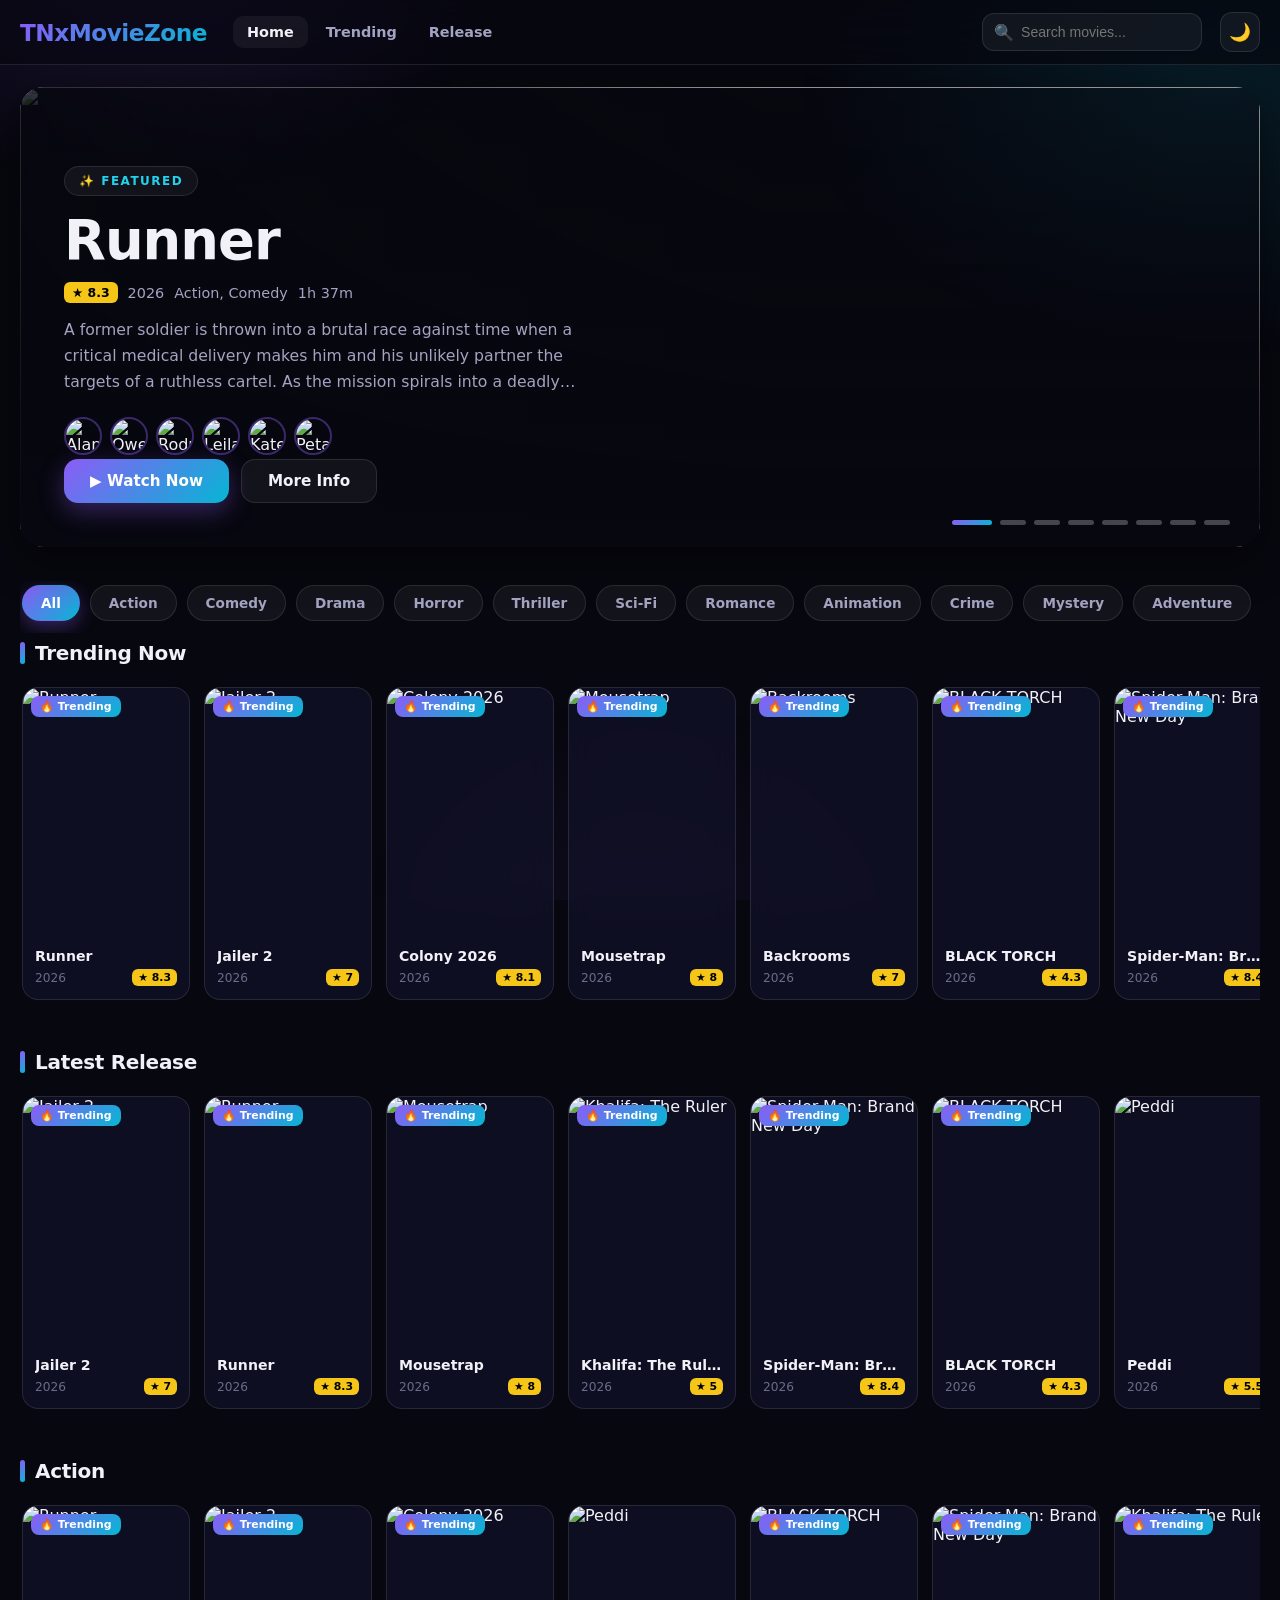
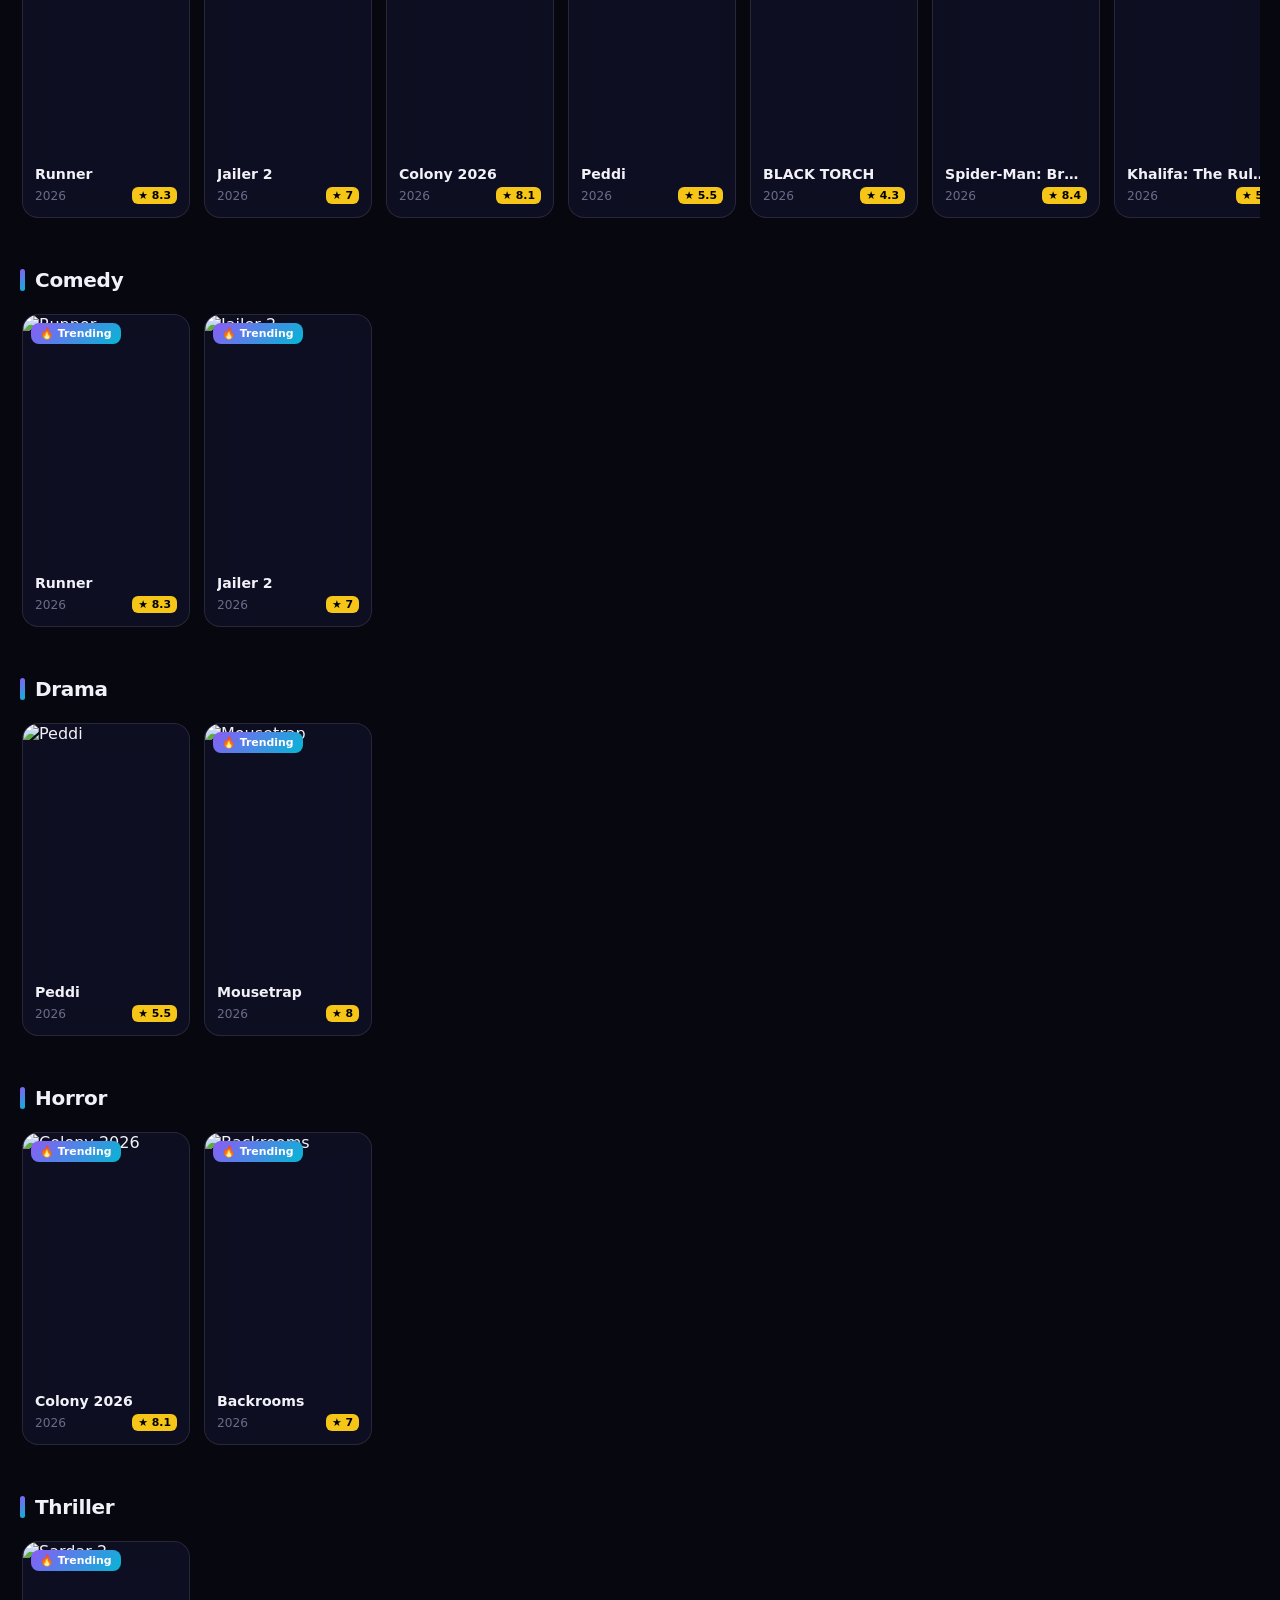
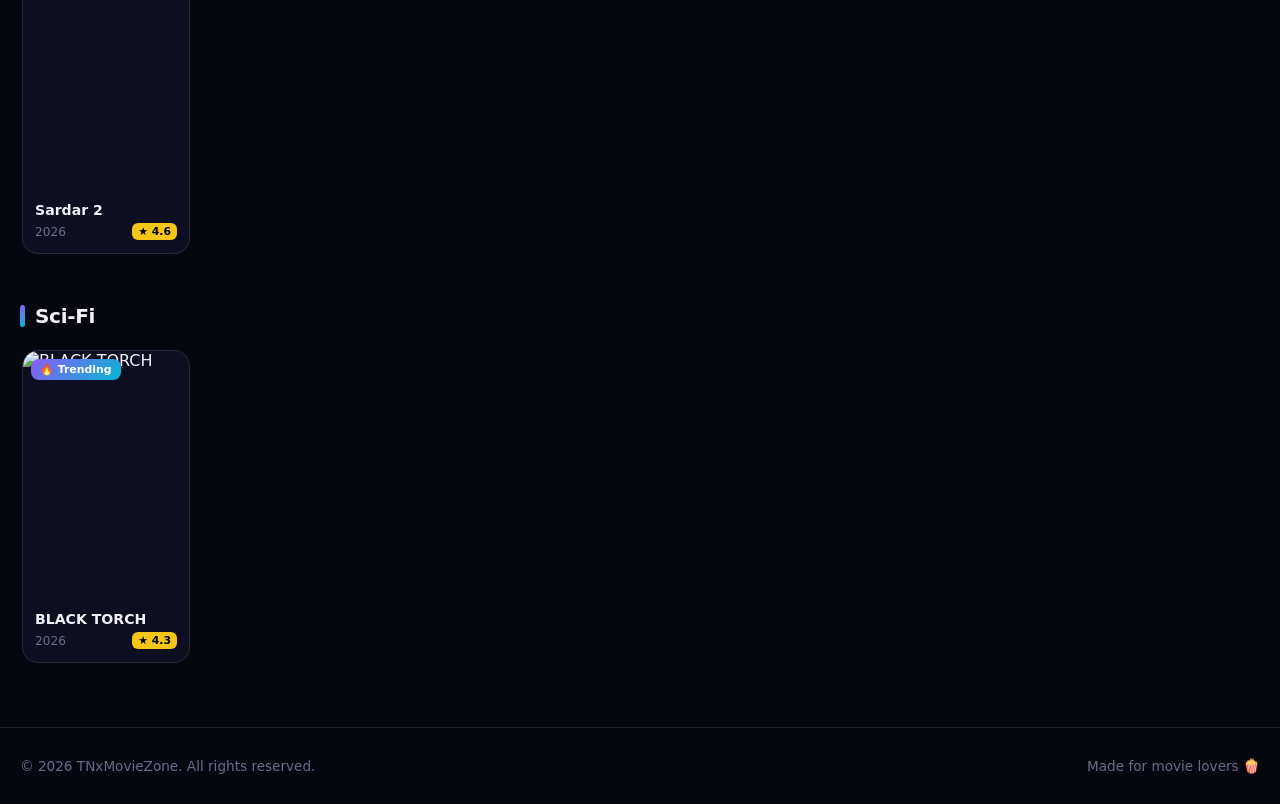
==== index.html @ b46be85b "Enter key full-screen search grid" ====
<!DOCTYPE html>
<html lang="en" data-theme="dark">
<head>
<meta charset="UTF-8">
<meta name="viewport" content="width=device-width, initial-scale=1.0">
<title>TNxMovieZone — Watch Movies & Shows</title>
<meta name="description" content="TNxMovieZone — stream movies and shows in HD.">
<link rel="stylesheet" href="css/style.css?v=2">
<link rel="icon" href="logo/logo.png" type="image/png">
</head>
<body>

<header class="header">
  <div class="wrap header-inner">
    <a href="index.html" class="logo" id="siteLogo">TNxMovieZone</a>
    <nav class="nav">
      <a href="index.html" class="active">Home</a>
      <a href="index.html#trending">Trending</a>
      <a href="index.html#latest">Release</a>
    </nav>
    <div class="header-search">
      <span class="icon">🔍</span>
      <input type="text" id="searchInput" placeholder="Search movies..." autocomplete="off">
      <div class="search-results" id="searchResults"></div>
    </div>
    <button class="icon-btn" id="themeToggle" title="Toggle theme">🌙</button>
  </div>
</header>

<div class="notice-modal-bg" id="noticeModal" style="display:none;">
  <div class="notice-modal">
    <button class="notice-close" id="noticeClose" aria-label="Close">✕</button>
    <div class="notice-modal-icon">📢</div>
    <h3>Announcement</h3>
    <p id="noticeText"></p>
  </div>
</div>

<main class="wrap">

<div id="adsBodySlot" style="margin:14px 0;"></div>
  <!-- Hero billboard -->
  <section class="hero" id="hero">
    <div class="hero-bg"><img id="heroBg" src="" alt=""></div>
    <div class="hero-shade"></div>
    <div class="hero-content">
      <span class="hero-badge" id="heroBadge">✨ Featured</span>
      <h1 class="hero-title" id="heroTitle">Loading...</h1>
      <div class="hero-meta" id="heroMeta"></div>
      <p class="hero-desc" id="heroDesc"></p>
      <div class="hero-cast" id="heroCast"></div>
      <div class="hero-actions">
        <a class="btn btn-grad" id="heroWatch" href="#">▶ Watch Now</a>
        <a class="btn btn-ghost" id="heroInfo" href="#">More Info</a>
      </div>
    </div>
    <div class="hero-dots" id="heroDots"></div>
  </section>

  <!-- Category filter chips -->
  <div class="chips" id="catChips"></div>

  <!-- Full-screen search results -->
  <section class="row-sec" id="searchSec" style="display:none;">
    <div class="row-head">
      <h2 class="row-title">🔍 Search Results <span id="searchCount" style="font-size:.8rem;color:var(--text-faint);"></span></h2>
      <button type="button" class="btn btn-ghost btn-sm" id="searchClose">✕ Clear</button>
    </div>
    <div class="search-grid" id="searchGrid"></div>
  </section>

  <!-- Trending row -->
  <section class="row-sec" id="trending">
    <div class="row-head">
      <h2 class="row-title">Trending Now</h2>
    </div>
    <div class="poster-row" id="trendingRow"></div>
  </section>

  <!-- Latest row -->
  <section class="row-sec" id="latest">
    <div class="row-head">
      <h2 class="row-title">Latest Release</h2>
    </div>
    <div class="poster-row" id="latestRow"></div>
  </section>

  <!-- Category rows injected here -->
  <div id="catRows"></div>
</main>

<footer class="footer">
  <div class="wrap footer-inner">
    <span>© <span id="year"></span> <span id="footName">TNxMovieZone</span>. All rights reserved.</span>
    <span>Made for movie lovers 🍿</span>
  </div>
</footer>

<script src="js/app.js?v=2"></script>
</body>
</html>
---- css/style.css ----
/* ============================================================
   VIOLETFLEX — Premium dark streaming theme
   Electric purple #8b5cf6 + cyan #06b6d4 gradient accents
   Glassmorphism cards, smooth animations
   ============================================================ */

:root {
  --bg-0: #07070f;
  --bg-1: #0c0c1a;
  --bg-2: #12122a;
  --purple: #8b5cf6;
  --purple-soft: #a78bfa;
  --cyan: #06b6d4;
  --cyan-soft: #22d3ee;
  --grad: linear-gradient(135deg, #8b5cf6 0%, #06b6d4 100%);
  --grad-soft: linear-gradient(135deg, rgba(139,92,246,.25) 0%, rgba(6,182,212,.25) 100%);
  --text: #f1f1f7;
  --text-dim: #a3a3c2;
  --text-faint: #6b6b8a;
  --glass: rgba(255,255,255,.05);
  --glass-border: rgba(255,255,255,.10);
  --card: rgba(18,18,42,.72);
  --danger: #f43f5e;
  --success: #10b981;
  --warn: #f59e0b;
  --radius: 16px;
  --shadow: 0 12px 40px rgba(0,0,0,.55);
  --transition: .28s cubic-bezier(.4,0,.2,1);
}

[data-theme="light"] {
  --bg-0: #f4f4fa;
  --bg-1: #ffffff;
  --bg-2: #eceaf7;
  --text: #17172b;
  --text-dim: #55557a;
  --text-faint: #9a9ab5;
  --glass: rgba(255,255,255,.65);
  --glass-border: rgba(20,20,60,.10);
  --card: rgba(255,255,255,.85);
  --shadow: 0 12px 40px rgba(80,70,160,.14);
}

* { margin: 0; padding: 0; box-sizing: border-box; }

html { scroll-behavior: smooth; }

body {
  font-family: 'Inter', 'Segoe UI', system-ui, -apple-system, sans-serif;
  background: var(--bg-0);
  color: var(--text);
  min-height: 100vh;
  transition: background var(--transition), color var(--transition);
  overflow-x: hidden;
}

/* Ambient background glow */
body::before {
  content: '';
  position: fixed;
  inset: 0;
  pointer-events: none;
  z-index: 0;
  background:
    radial-gradient(600px 400px at 12% -5%, rgba(139,92,246,.16), transparent 60%),
    radial-gradient(700px 450px at 95% 10%, rgba(6,182,212,.12), transparent 60%),
    radial-gradient(500px 500px at 50% 110%, rgba(139,92,246,.08), transparent 60%);
}

[data-theme="light"] body::before { opacity: .5; }

a { color: inherit; text-decoration: none; }
button { font-family: inherit; cursor: pointer; }
img { display: block; max-width: 100%; }

.wrap { max-width: 1320px; margin: 0 auto; padding: 0 20px; position: relative; z-index: 1; }

/* ---------- Header ---------- */
.header {
  position: sticky;
  top: 0;
  z-index: 50;
  backdrop-filter: blur(18px) saturate(160%);
  -webkit-backdrop-filter: blur(18px) saturate(160%);
  background: color-mix(in srgb, var(--bg-0) 72%, transparent);
  border-bottom: 1px solid var(--glass-border);
}
.header-inner {
  display: flex;
  align-items: center;
  gap: 18px;
  height: 64px;
}
.logo {
  font-size: 1.45rem;
  font-weight: 800;
  letter-spacing: -.5px;
  background: var(--grad);
  -webkit-background-clip: text;
  background-clip: text;
  color: transparent;
  white-space: nowrap;
}
.logo img { height: 34px; width: auto; }
.nav { display: flex; gap: 4px; margin-left: 8px; }
.nav a {
  padding: 8px 14px;
  border-radius: 10px;
  font-size: .9rem;
  font-weight: 600;
  color: var(--text-dim);
  transition: var(--transition);
}
.nav a:hover, .nav a.active { color: var(--text); background: var(--glass); }
.header-search { margin-left: auto; position: relative; }
.header-search input {
  width: 220px;
  padding: 10px 14px 10px 38px;
  border-radius: 12px;
  border: 1px solid var(--glass-border);
  background: var(--glass);
  color: var(--text);
  font-size: .88rem;
  outline: none;
  transition: var(--transition);
}
.header-search input:focus { border-color: var(--purple); box-shadow: 0 0 0 3px rgba(139,92,246,.18); width: 280px; }
.header-search .icon { position: absolute; left: 12px; top: 50%; transform: translateY(-50%); opacity: .55; }
.icon-btn {
  width: 40px; height: 40px;
  border-radius: 12px;
  border: 1px solid var(--glass-border);
  background: var(--glass);
  color: var(--text);
  font-size: 1.1rem;
  display: grid; place-items: center;
  transition: var(--transition);
}
.icon-btn:hover { border-color: var(--purple); transform: translateY(-1px); }

/* ---------- Buttons ---------- */
.btn {
  display: inline-flex; align-items: center; justify-content: center; gap: 8px;
  padding: 12px 26px;
  border: none; border-radius: 14px;
  font-size: .95rem; font-weight: 700;
  transition: var(--transition);
}
.btn-grad { background: var(--grad); color: #fff; box-shadow: 0 8px 24px rgba(139,92,246,.35); }
.btn-grad:hover { transform: translateY(-2px); box-shadow: 0 12px 32px rgba(139,92,246,.5); }
.btn-ghost { background: var(--glass); color: var(--text); border: 1px solid var(--glass-border); backdrop-filter: blur(10px); }
.btn-ghost:hover { border-color: var(--purple); }
.btn-danger { background: rgba(244,63,94,.14); color: var(--danger); border: 1px solid rgba(244,63,94,.35); }
.btn-danger:hover { background: rgba(244,63,94,.25); }
.btn-sm { padding: 8px 16px; font-size: .82rem; border-radius: 10px; }
.btn:disabled { opacity: .5; cursor: not-allowed; transform: none; }

/* ---------- Hero ---------- */
.hero {
  position: relative;
  border-radius: 24px;
  overflow: hidden;
  margin: 22px 0 34px;
  min-height: 460px;
  display: flex;
  align-items: flex-end;
  box-shadow: var(--shadow);
  isolation: isolate;
}
.hero-bg { position: absolute; inset: 0; z-index: -2; }
.hero-bg img { width: 100%; height: 100%; object-fit: cover; }
.hero-shade {
  position: absolute; inset: 0; z-index: -1;
  background: linear-gradient(180deg, rgba(7,7,15,.25) 0%, rgba(7,7,15,.55) 45%, var(--bg-0) 100%),
              linear-gradient(90deg, rgba(7,7,15,.75) 0%, transparent 60%);
}
.hero-content { padding: 44px; max-width: 640px; animation: riseIn .7s ease both; }
.hero-badge {
  display: inline-flex; align-items: center; gap: 8px;
  font-size: .75rem; font-weight: 700; letter-spacing: 1.5px; text-transform: uppercase;
  padding: 7px 14px; border-radius: 999px;
  background: var(--glass); border: 1px solid var(--glass-border);
  backdrop-filter: blur(10px); color: var(--cyan-soft); margin-bottom: 16px;
}
.hero-title {
  font-size: clamp(2rem, 4.5vw, 3.4rem);
  font-weight: 800; letter-spacing: -1px; line-height: 1.08; margin-bottom: 12px;
}
.hero-meta { display: flex; flex-wrap: wrap; gap: 10px; align-items: center; color: var(--text-dim); font-size: .9rem; margin-bottom: 14px; }
.imdb { background: #f5c518; color: #000; font-weight: 800; font-size: .78rem; padding: 3px 8px; border-radius: 6px; }
.hero-desc { color: var(--text-dim); font-size: .98rem; line-height: 1.65; margin-bottom: 22px; display: -webkit-box; -webkit-line-clamp: 3; -webkit-box-orient: vertical; overflow: hidden; }
.hero-actions { display: flex; gap: 12px; flex-wrap: wrap; }
.hero-dots { position: absolute; bottom: 22px; right: 30px; display: flex; gap: 8px; }
.hero-dots button { width: 26px; height: 5px; border-radius: 3px; border: none; background: rgba(255,255,255,.25); transition: var(--transition); }
.hero-dots button.on { background: var(--grad); width: 40px; }

@keyframes riseIn { from { opacity: 0; transform: translateY(24px); } to { opacity: 1; transform: none; } }
@keyframes fadeIn { from { opacity: 0; } to { opacity: 1; } }

/* ---------- Rows ---------- */
.row-sec { margin-bottom: 36px; }
.row-head { display: flex; align-items: center; justify-content: space-between; margin-bottom: 16px; }
.row-title { font-size: 1.25rem; font-weight: 800; letter-spacing: -.3px; display: flex; align-items: center; gap: 10px; }
.row-title::before { content: ''; width: 5px; height: 22px; border-radius: 3px; background: var(--grad); }
.row-link { font-size: .85rem; font-weight: 600; color: var(--cyan-soft); }
.poster-row { display: flex; gap: 14px; overflow-x: auto; padding: 6px 2px 14px; scrollbar-width: thin; scrollbar-color: var(--purple) transparent; }
.poster-row::-webkit-scrollbar { height: 6px; }
.poster-row::-webkit-scrollbar-thumb { background: var(--grad); border-radius: 3px; }

.card {
  flex: 0 0 168px;
  border-radius: var(--radius);
  overflow: hidden;
  background: var(--card);
  border: 1px solid var(--glass-border);
  backdrop-filter: blur(14px);
  transition: var(--transition);
  animation: fadeIn .5s ease both;
}
.card:hover { transform: translateY(-7px) scale(1.02); border-color: rgba(139,92,246,.5); box-shadow: 0 18px 44px rgba(139,92,246,.22); }
.card-poster { position: relative; aspect-ratio: 2/3; overflow: hidden; }
.card-poster img { width: 100%; height: 100%; object-fit: cover; transition: transform .5s ease; }
.card:hover .card-poster img { transform: scale(1.07); }
.card-play {
  position: absolute; inset: 0; display: grid; place-items: center;
  background: rgba(7,7,15,.45); opacity: 0; transition: var(--transition);
}
.card:hover .card-play { opacity: 1; }
.card-play span {
  width: 52px; height: 52px; border-radius: 50%;
  background: var(--grad); display: grid; place-items: center;
  font-size: 1.2rem; color: #fff; box-shadow: 0 8px 24px rgba(139,92,246,.5);
}
.card-badge { position: absolute; top: 8px; left: 8px; font-size: .68rem; font-weight: 800; padding: 4px 9px; border-radius: 8px; background: var(--grad); color: #fff; }
.card-info { padding: 11px 12px 13px; }
.card-title { font-size: .88rem; font-weight: 700; white-space: nowrap; overflow: hidden; text-overflow: ellipsis; margin-bottom: 5px; }
.card-sub { font-size: .76rem; color: var(--text-faint); display: flex; justify-content: space-between; align-items: center; }
.card-sub .imdb { font-size: .68rem; padding: 2px 6px; }

/* ---------- Category chips ---------- */
.chips { display: flex; gap: 10px; overflow-x: auto; padding: 4px 2px 12px; margin-bottom: 8px; }
.chip {
  flex: 0 0 auto; padding: 9px 18px; border-radius: 999px;
  background: var(--glass); border: 1px solid var(--glass-border);
  font-size: .85rem; font-weight: 600; color: var(--text-dim);
  transition: var(--transition);
}
.chip:hover { border-color: var(--purple); color: var(--text); }
.chip.on { background: var(--grad); color: #fff; border-color: transparent; box-shadow: 0 6px 18px rgba(139,92,246,.35); }

/* ---------- Grid ---------- */
.grid { display: grid; grid-template-columns: repeat(auto-fill, minmax(160px, 1fr)); gap: 16px; }
.grid .card { flex: none; }

/* ---------- Movie detail ---------- */
.detail-hero { position: relative; border-radius: 24px; overflow: hidden; margin: 22px 0; min-height: 420px; isolation: isolate; box-shadow: var(--shadow); }
.detail-body { display: flex; gap: 28px; margin: -110px 0 30px; position: relative; z-index: 2; padding: 0 30px; }
.detail-poster { flex: 0 0 230px; border-radius: 18px; overflow: hidden; box-shadow: var(--shadow); border: 1px solid var(--glass-border); }
.detail-poster img { width: 100%; aspect-ratio: 2/3; object-fit: cover; }
.detail-info { padding-top: 118px; flex: 1; min-width: 0; }
.detail-title { font-size: clamp(1.7rem, 3.5vw, 2.6rem); font-weight: 800; letter-spacing: -.5px; margin-bottom: 10px; }
.detail-meta { display: flex; flex-wrap: wrap; gap: 10px; align-items: center; color: var(--text-dim); font-size: .92rem; margin-bottom: 14px; }
.detail-desc { color: var(--text-dim); line-height: 1.7; margin-bottom: 20px; max-width: 720px; }
.detail-extra { display: grid; grid-template-columns: repeat(auto-fit, minmax(200px, 1fr)); gap: 12px; margin-bottom: 22px; }
.extra-box { background: var(--card); border: 1px solid var(--glass-border); border-radius: 12px; padding: 12px 16px; backdrop-filter: blur(12px); }
.extra-box .k { font-size: .72rem; text-transform: uppercase; letter-spacing: 1px; color: var(--text-faint); margin-bottom: 4px; }
.extra-box .v { font-weight: 600; font-size: .92rem; }

/* ---------- Watch page ---------- */
.player-wrap { margin: 22px 0; }
.server-bar {
  display: flex; gap: 10px; flex-wrap: wrap; align-items: center;
  background: var(--card); border: 1px solid var(--glass-border);
  border-radius: 16px; padding: 14px 18px; margin-bottom: 16px;
  backdrop-filter: blur(14px);
}
.server-bar .lbl { font-size: .82rem; font-weight: 700; text-transform: uppercase; letter-spacing: 1px; color: var(--text-faint); margin-right: 6px; }
.srv-btn {
  padding: 10px 20px; border-radius: 12px; border: 1px solid var(--glass-border);
  background: var(--glass); color: var(--text-dim); font-weight: 700; font-size: .88rem;
  transition: var(--transition);
}
.srv-btn:hover { border-color: var(--cyan); color: var(--text); }
.srv-btn.on { background: var(--grad); color: #fff; border-color: transparent; box-shadow: 0 6px 18px rgba(139,92,246,.4); }
.player-frame {
  position: relative; border-radius: 20px; overflow: hidden;
  background: #000; aspect-ratio: 16/9; box-shadow: var(--shadow);
  border: 1px solid var(--glass-border);
}
.player-frame iframe, .player-frame video { position: absolute; inset: 0; width: 100%; height: 100%; border: none; }
.player-loading {
  position: absolute; inset: 0; display: grid; place-items: center;
  background: #050508; color: var(--text-dim); flex-direction: column; gap: 14px;
}
.spinner {
  width: 52px; height: 52px; border-radius: 50%;
  border: 4px solid rgba(139,92,246,.2); border-top-color: var(--purple);
  animation: spin 1s linear infinite;
}
@keyframes spin { to { transform: rotate(360deg); } }
.toast {
  position: fixed; bottom: 26px; left: 50%; transform: translateX(-50%) translateY(80px);
  background: var(--card); border: 1px solid var(--glass-border);
  backdrop-filter: blur(16px); padding: 13px 22px; border-radius: 14px;
  font-size: .9rem; font-weight: 600; z-index: 200; opacity: 0; transition: var(--transition);
  box-shadow: var(--shadow); max-width: 90vw; text-align: center;
}
.toast.show { opacity: 1; transform: translateX(-50%) translateY(0); }

/* ---------- Admin ---------- */
.admin-login-wrap { min-height: 100vh; display: grid; place-items: center; padding: 20px; }
.login-card {
  width: 100%; max-width: 420px;
  background: var(--card); border: 1px solid var(--glass-border);
  border-radius: 24px; padding: 40px 36px;
  backdrop-filter: blur(20px); box-shadow: var(--shadow);
  animation: riseIn .5s ease both;
}
.login-card h1 { font-size: 1.6rem; font-weight: 800; margin-bottom: 6px; }
.login-card h1 .grad { background: var(--grad); -webkit-background-clip: text; background-clip: text; color: transparent; }
.login-card p { color: var(--text-dim); font-size: .9rem; margin-bottom: 24px; }
.field { margin-bottom: 16px; }
.field label { display: block; font-size: .8rem; font-weight: 700; text-transform: uppercase; letter-spacing: .8px; color: var(--text-faint); margin-bottom: 7px; }
.field input, .field select, .field textarea {
  width: 100%; padding: 12px 15px; border-radius: 12px;
  border: 1px solid var(--glass-border); background: var(--glass);
  color: var(--text); font-size: .92rem; font-family: inherit; outline: none;
  transition: var(--transition);
}
.field input:focus, .field select:focus, .field textarea:focus { border-color: var(--purple); box-shadow: 0 0 0 3px rgba(139,92,246,.16); }
.field textarea { min-height: 90px; resize: vertical; }
.login-err { display: none; background: rgba(244,63,94,.12); border: 1px solid rgba(244,63,94,.35); color: #fb7185; padding: 11px 15px; border-radius: 12px; font-size: .86rem; margin-bottom: 16px; }
.login-err.show { display: block; }

.dash-head { display: flex; align-items: center; justify-content: space-between; padding: 22px 0; flex-wrap: wrap; gap: 14px; }
.stats { display: grid; grid-template-columns: repeat(auto-fit, minmax(150px, 1fr)); gap: 14px; margin-bottom: 26px; }
.stat {
  background: var(--card); border: 1px solid var(--glass-border); border-radius: 16px;
  padding: 20px; backdrop-filter: blur(14px); position: relative; overflow: hidden;
}
.stat::after { content: ''; position: absolute; top: 0; left: 0; right: 0; height: 3px; background: var(--grad); }
.stat .n { font-size: 1.9rem; font-weight: 800; }
.stat .l { font-size: .78rem; color: var(--text-faint); text-transform: uppercase; letter-spacing: 1px; margin-top: 4px; }

.tabs { display: flex; gap: 8px; margin-bottom: 20px; flex-wrap: wrap; position: sticky; top: 64px; z-index: 40; padding: 10px 0; background: color-mix(in srgb, var(--bg-0) 82%, transparent); backdrop-filter: blur(14px); }
.tab-btn { padding: 10px 20px; border-radius: 12px; border: 1px solid var(--glass-border); background: var(--glass); color: var(--text-dim); font-weight: 700; font-size: .88rem; transition: var(--transition); }
.tab-btn.on { background: var(--grad); color: #fff; border-color: transparent; }
.tab-pane { display: none; animation: fadeIn .35s ease; }
.tab-pane.on { display: block; }

.tbl-wrap { overflow-x: auto; border-radius: 16px; border: 1px solid var(--glass-border); background: var(--card); backdrop-filter: blur(14px); }
table { width: 100%; border-collapse: collapse; font-size: .88rem; }
th { text-align: left; padding: 13px 16px; font-size: .74rem; text-transform: uppercase; letter-spacing: 1px; color: var(--text-faint); border-bottom: 1px solid var(--glass-border); white-space: nowrap; }
td { padding: 12px 16px; border-bottom: 1px solid var(--glass-border); vertical-align: middle; }
tr:last-child td { border-bottom: none; }
tr:hover td { background: rgba(139,92,246,.05); }
.tbl-poster { width: 44px; height: 64px; object-fit: cover; border-radius: 8px; }
.pill { display: inline-block; font-size: .7rem; font-weight: 700; padding: 4px 10px; border-radius: 999px; background: var(--grad-soft); border: 1px solid var(--glass-border); }
.row-actions { display: flex; gap: 8px; white-space: nowrap; }

/* Modal */
.modal-bg { position: fixed; inset: 0; background: rgba(4,4,10,.72); backdrop-filter: blur(8px); z-index: 100; display: none; align-items: flex-start; justify-content: center; padding: 30px 16px; overflow-y: auto; }
.modal-bg.show { display: flex; }
.modal {
  width: 100%; max-width: 640px; background: var(--bg-1);
  border: 1px solid var(--glass-border); border-radius: 22px; padding: 30px;
  animation: riseIn .35s ease both; box-shadow: var(--shadow);
}
.modal h2 { font-size: 1.3rem; font-weight: 800; margin-bottom: 20px; }
.modal .grid2 { display: grid; grid-template-columns: 1fr 1fr; gap: 14px; }
.modal-actions { display: flex; gap: 12px; justify-content: flex-end; margin-top: 22px; }
.check-row { display: flex; align-items: center; gap: 10px; font-size: .9rem; font-weight: 600; }
.check-row input { width: 18px; height: 18px; accent-color: var(--purple); }

.footer { border-top: 1px solid var(--glass-border); margin-top: 50px; padding: 30px 0; color: var(--text-faint); font-size: .85rem; }
.footer-inner { display: flex; justify-content: space-between; align-items: center; flex-wrap: wrap; gap: 12px; }

/* Empty / loading states */
.empty { text-align: center; padding: 60px 20px; color: var(--text-faint); }
.empty .big { font-size: 3rem; margin-bottom: 12px; }
.skel { border-radius: var(--radius); background: linear-gradient(90deg, var(--glass) 25%, rgba(255,255,255,.09) 50%, var(--glass) 75%); background-size: 200% 100%; animation: shimmer 1.4s infinite; }
@keyframes shimmer { to { background-position: -200% 0; } }

/* Search results dropdown */
.search-results {
  position: absolute; top: calc(100% + 8px); right: 0; width: 340px; max-height: 420px; overflow-y: auto;
  background: var(--bg-1); border: 1px solid var(--glass-border); border-radius: 16px;
  box-shadow: var(--shadow); z-index: 60; display: none;
}
.search-results.show { display: block; animation: fadeIn .25s ease; }
.sr-item { display: flex; gap: 12px; padding: 10px 14px; align-items: center; transition: var(--transition); }
.sr-item:hover { background: rgba(139,92,246,.08); }
.sr-item img { width: 40px; height: 58px; object-fit: cover; border-radius: 8px; }
.sr-item .t { font-weight: 700; font-size: .88rem; }
.sr-item .s { font-size: .76rem; color: var(--text-faint); }

/* Responsive */
@media (max-width: 860px) {
  .nav { display: none; }
  .header-search input { width: 150px; }
  .header-search input:focus { width: 180px; }
  .hero { min-height: 380px; }
  .hero-content { padding: 26px; }
  .card { flex-basis: 138px; }
  .detail-body { flex-direction: column; padding: 0 18px; margin-top: -80px; }
  .detail-poster { flex: none; width: 150px; }
  .detail-top-row { gap:14px; }
  .detail-side-extra .detail-extra { grid-template-columns:1fr; gap:8px; }
  .detail-side-extra .extra-box { padding:10px 12px; }
  .detail-side-extra .extra-box .k { font-size:10px; }
  .detail-side-extra .extra-box .v { font-size:13px; }
  .detail-info { padding-top: 0; }
  .modal .grid2 { grid-template-columns: 1fr; }
  .dash-head { flex-direction: column; align-items: flex-start; }
}

/* Toggle switch */
.toggle-row { display:inline-flex; align-items:center; gap:10px; cursor:pointer; font-size:14px; color:var(--text); }
.toggle-input { display:none; }
.toggle-sw {
  width:44px; height:24px; border-radius:999px; flex:none;
  background:rgba(255,255,255,.12); border:1px solid rgba(255,255,255,.15);
  position:relative; transition:all .25s ease;
}
.toggle-sw::after {
  content:''; position:absolute; top:2px; left:2px;
  width:18px; height:18px; border-radius:50%;
  background:#888; transition:all .25s ease;
}
.toggle-input:checked + .toggle-sw {
  background:linear-gradient(135deg,#8b5cf6,#06b6d4);
  border-color:transparent;
}
.toggle-input:checked + .toggle-sw::after { left:22px; background:#fff; }
.toggle-sw.toggle-sm { width:36px; height:20px; }
.toggle-sw.toggle-sm::after { width:14px; height:14px; }
.toggle-input:checked + .toggle-sw.toggle-sm::after { left:18px; }

.detail-poster-col { display:flex; flex-direction:column; gap:12px; flex:none; }
.detail-top-row { display:flex; gap:20px; align-items:flex-start; }
.detail-side-extra { flex:1; min-width:0; padding-top:4px; }
.detail-side-extra .detail-extra { grid-template-columns:1fr; margin-bottom:0; }
.detail-hero { position:relative; }
.back-overlay {
  position:absolute; top:16px; left:16px; z-index:5;
  background:rgba(0,0,0,.55) !important;
  backdrop-filter:blur(8px); -webkit-backdrop-filter:blur(8px);
}
.btn-watch-side { text-align:center; }

/* Hero cast strip */
.hero-cast { display:flex; gap:8px; margin:12px 0 4px; }
.hcast-item img { width:38px; height:38px; border-radius:50%; object-fit:cover; border:2px solid rgba(139,92,246,.4); }
.hcast-noimg { width:38px; height:38px; border-radius:50%; display:grid; place-items:center; font-size:1.1rem; background:var(--grad-soft); border:2px solid rgba(139,92,246,.4); }

/* Search results full grid */
.search-grid { display:grid; grid-template-columns:repeat(auto-fill,minmax(140px,1fr)); gap:16px; margin-top:14px; }
.search-grid .card { animation:riseIn .5s cubic-bezier(.22,1,.36,1) both; }
.search-grid .card:nth-child(2) { animation-delay:.04s; }
.search-grid .card:nth-child(3) { animation-delay:.08s; }
.search-grid .card:nth-child(4) { animation-delay:.12s; }
.search-grid .card:nth-child(5) { animation-delay:.16s; }
.search-grid .card:nth-child(n+6) { animation-delay:.2s; }
#searchSec .row-head { display:flex; align-items:center; justify-content:space-between; }

/* Cast — horizontal auto-adjust scroll */
.cast-grid { display:flex; gap:12px; margin-top:12px; overflow-x:auto; padding-bottom:8px; -webkit-overflow-scrolling:touch; scrollbar-width:thin; }
.cast-grid::-webkit-scrollbar { height:6px; }
.cast-grid::-webkit-scrollbar-thumb { background:rgba(139,92,246,.4); border-radius:3px; }
.cast-card { text-align:center; flex:0 0 72px; }
.cast-card img { width:100%; aspect-ratio:1/1; object-fit:cover; border-radius:50%; border:1px solid rgba(139,92,246,.25); }
.cast-noimg { width:100%; aspect-ratio:1/1; display:grid; place-items:center; font-size:1.4rem; border-radius:50%; background:var(--grad-soft); border:1px solid rgba(139,92,246,.25); }
.cast-name { font-size:10px; margin-top:4px; color:var(--text); font-weight:600; line-height:1.2; overflow:hidden; text-overflow:ellipsis; white-space:nowrap; }
.cast-char { font-size:9px; color:var(--text-faint); line-height:1.2; overflow:hidden; text-overflow:ellipsis; white-space:nowrap; }

/* 4K image support — crisp high-res rendering */
img { image-rendering: -webkit-optimize-contrast; }
.hero-bg img, .detail-backdrop img {
  image-rendering: auto;
}

/* Notice / announcement popup (center modal) */
.notice-modal-bg {
  position: fixed;
  inset: 0;
  background: rgba(0,0,0,.65);
  backdrop-filter: blur(6px);
  -webkit-backdrop-filter: blur(6px);
  display: flex;
  align-items: center;
  justify-content: center;
  z-index: 9999;
  padding: 20px;
  animation: fadeIn .25s ease;
}
.notice-modal {
  position: relative;
  max-width: 420px;
  width: 100%;
  background: var(--card, #16162a);
  border: 1px solid rgba(139,92,246,.35);
  border-radius: 20px;
  padding: 36px 28px 28px;
  text-align: center;
  box-shadow: 0 20px 60px rgba(139,92,246,.25);
  animation: popIn .3s ease;
}
.notice-modal-icon { font-size: 44px; margin-bottom: 12px; }
.notice-modal h3 {
  margin: 0 0 10px;
  font-size: 20px;
  background: linear-gradient(135deg, #8b5cf6, #06b6d4);
  -webkit-background-clip: text;
  background-clip: text;
  -webkit-text-fill-color: transparent;
}
.notice-modal p { margin: 0; color: var(--text); font-size: 15px; line-height: 1.6; }
.notice-close {
  position: absolute;
  top: 10px; right: 12px;
  background: none; border: none;
  color: var(--muted, #888);
  font-size: 18px; cursor: pointer;
  padding: 6px;
}
.notice-close:hover { color: #f66; }
@keyframes fadeIn { from { opacity: 0; } to { opacity: 1; } }
@keyframes popIn { from { transform: scale(.92); opacity: 0; } to { transform: scale(1); opacity: 1; } }

/* ============ PRO ANIMATION SYSTEM ============ */

/* --- page entrance --- */
@keyframes riseIn { from { opacity:0; transform:translateY(28px); } to { opacity:1; transform:translateY(0); } }
@keyframes fadeSlideL { from { opacity:0; transform:translateX(-24px); } to { opacity:1; transform:translateX(0); } }
@keyframes scaleIn { from { opacity:0; transform:scale(.94); } to { opacity:1; transform:scale(1); } }
@keyframes kenburns { 0% { transform:scale(1); } 100% { transform:scale(1.12); } }
@keyframes floatY { 0%,100% { transform:translateY(0); } 50% { transform:translateY(-8px); } }
@keyframes shimmer { 0% { background-position:-400px 0; } 100% { background-position:400px 0; } }
@keyframes glowPulse { 0%,100% { box-shadow:0 0 18px rgba(139,92,246,.35); } 50% { box-shadow:0 0 34px rgba(6,182,212,.5); } }
@keyframes spin { to { transform:rotate(360deg); } }

/* --- scroll reveal --- */
.reveal { opacity:0; transform:translateY(26px); transition:opacity .7s cubic-bezier(.22,1,.36,1), transform .7s cubic-bezier(.22,1,.36,1); }
.reveal.in { opacity:1; transform:none; }

/* --- hero --- */
.hero-bg img { animation:kenburns 18s ease-in-out infinite alternate; }
.hero-content > * { animation:riseIn .8s cubic-bezier(.22,1,.36,1) both; }
.hero-content > *:nth-child(2) { animation-delay:.08s; }
.hero-content > *:nth-child(3) { animation-delay:.16s; }
.hero-content > *:nth-child(4) { animation-delay:.24s; }
.hero-content > *:nth-child(5) { animation-delay:.32s; }
.hero-badge { animation:floatY 4s ease-in-out infinite; }

/* --- movie cards: 3D tilt + lift --- */
.card { transition:transform .35s cubic-bezier(.22,1,.36,1), box-shadow .35s ease; transform-style:preserve-3d; will-change:transform; }
.card:hover { transform:translateY(-8px) scale(1.03); box-shadow:0 18px 44px rgba(0,0,0,.5), 0 0 24px rgba(139,92,246,.25); z-index:2; }
.card-poster { overflow:hidden; }
.card-poster img { transition:transform .6s cubic-bezier(.22,1,.36,1); }
.card:hover .card-poster img { transform:scale(1.1); }

/* --- stagger rows on load --- */
.poster-row .card { animation:riseIn .6s cubic-bezier(.22,1,.36,1) both; }
.poster-row .card:nth-child(2) { animation-delay:.05s; }
.poster-row .card:nth-child(3) { animation-delay:.1s; }
.poster-row .card:nth-child(4) { animation-delay:.15s; }
.poster-row .card:nth-child(5) { animation-delay:.2s; }
.poster-row .card:nth-child(6) { animation-delay:.25s; }
.poster-row .card:nth-child(n+7) { animation-delay:.3s; }

/* --- buttons: magnetic glow --- */
.btn { transition:transform .2s ease, box-shadow .3s ease, filter .2s ease; position:relative; overflow:hidden; }
.btn:hover { transform:translateY(-2px); filter:brightness(1.1); }
.btn:active { transform:translateY(0) scale(.98); }
.btn-grad:hover { box-shadow:0 8px 28px rgba(139,92,246,.5); animation:glowPulse 2s ease-in-out infinite; }
.btn::after { content:''; position:absolute; top:0; left:-80%; width:50%; height:100%; background:linear-gradient(100deg,transparent,rgba(255,255,255,.25),transparent); transform:skewX(-20deg); transition:left .5s ease; }
.btn:hover::after { left:130%; }

/* --- chips --- */
.chip { transition:all .25s cubic-bezier(.22,1,.36,1); }
.chip:hover { transform:translateY(-2px); }
.chip.on { animation:scaleIn .3s ease; }

/* --- cast --- */
.cast-card { transition:transform .25s ease; }
.cast-card:hover { transform:translateY(-4px) scale(1.06); }
.cast-card img { transition:box-shadow .3s ease; }
.cast-card:hover img { box-shadow:0 0 18px rgba(139,92,246,.5); }
.hcast-item { transition:transform .25s ease; }
.hcast-item:hover { transform:scale(1.18); }

/* --- detail page --- */
.detail-poster img { transition:transform .5s ease, box-shadow .5s ease; }
.detail-poster:hover img { transform:scale(1.03); box-shadow:0 16px 40px rgba(139,92,246,.3); }
.extra-box { transition:transform .25s ease, border-color .25s ease; animation:riseIn .5s both; }
.extra-box:hover { transform:translateY(-3px); border-color:rgba(139,92,246,.5); }
.extra-box:nth-child(2) { animation-delay:.06s; }
.extra-box:nth-child(3) { animation-delay:.12s; }
.extra-box:nth-child(4) { animation-delay:.18s; }

/* --- skeleton shimmer --- */
.sk { background:linear-gradient(90deg, rgba(255,255,255,.05) 25%, rgba(255,255,255,.12) 50%, rgba(255,255,255,.05) 75%); background-size:800px 100%; animation:shimmer 1.4s linear infinite; border-radius:12px; }

/* --- modal / toast --- */
.modal.show .modal-box { animation:popIn .35s cubic-bezier(.22,1,.36,1); }
.toast.show { animation:fadeSlideL .3s ease; }

/* --- toggle switch smooth --- */
.toggle-sw { transition:all .3s cubic-bezier(.22,1,.36,1); }
.toggle-sw::after { transition:all .3s cubic-bezier(.34,1.56,.64,1); }

/* --- admin table rows --- */
.tbl-wrap tbody tr { transition:background .2s ease, transform .2s ease; }
.tbl-wrap tbody tr:hover { background:rgba(139,92,246,.07); transform:translateX(4px); }

/* --- theme toggle --- */
.theme-btn { transition:transform .3s ease; }
.theme-btn:hover { transform:rotate(20deg) scale(1.1); }

/* --- search results --- */
.sr-item { animation:fadeSlideL .25s ease both; }
.sr-item:nth-child(2) { animation-delay:.04s; }
.sr-item:nth-child(3) { animation-delay:.08s; }
.sr-item:nth-child(4) { animation-delay:.12s; }

/* --- watch page --- */
.player-frame { animation:scaleIn .5s cubic-bezier(.22,1,.36,1); }
.server-btn { transition:all .25s ease; }
.server-btn:hover { transform:translateY(-2px); }
.server-btn.active { animation:glowPulse 2.5s ease-in-out infinite; }

/* --- back button --- */
.back-overlay { transition:transform .25s ease, background .25s ease; }
.back-overlay:hover { transform:translateX(-4px); }

/* --- reduced motion --- */
@media (prefers-reduced-motion: reduce) {
  *, *::before, *::after { animation-duration:.01ms !important; transition-duration:.01ms !important; }
}

/* ============ ADMIN PRO ANIMATIONS ============ */

/* --- dashboard stat cards --- */
.stat { animation:riseIn .6s cubic-bezier(.22,1,.36,1) both; transition:transform .3s ease, box-shadow .3s ease; }
.stat:nth-child(2) { animation-delay:.08s; }
.stat:nth-child(3) { animation-delay:.16s; }
.stat:nth-child(4) { animation-delay:.24s; }
.stat:hover { transform:translateY(-4px) scale(1.02); box-shadow:0 12px 32px rgba(139,92,246,.25); }
.stat .n { background:linear-gradient(135deg,#8b5cf6,#06b6d4); -webkit-background-clip:text; background-clip:text; -webkit-text-fill-color:transparent; }

/* --- form fields --- */
.field input, .field select, .field textarea { transition:border-color .25s ease, box-shadow .25s ease, transform .2s ease; }
.field input:focus, .field select:focus, .field textarea:focus { transform:translateY(-1px); box-shadow:0 0 0 3px rgba(139,92,246,.2), 0 4px 16px rgba(139,92,246,.15); }

/* --- tab buttons --- */
.tab-btn { transition:all .25s cubic-bezier(.22,1,.36,1); position:relative; }
.tab-btn:hover { transform:translateY(-2px); }
.tab-btn.on { animation:scaleIn .3s ease; }
.tab-pane { animation:fadeIn .35s ease; }

/* --- login card --- */
.login-card { animation:popIn .5s cubic-bezier(.22,1,.36,1); }

/* --- admin buttons --- */
.btn-danger:hover { box-shadow:0 8px 24px rgba(239,68,68,.4); }
.btn-ghost:hover { background:rgba(139,92,246,.12); }

/* --- movie modal --- */
.modal-box { max-height:92vh; }
.grid2 .field { animation:riseIn .4s both; }
.grid2 .field:nth-child(2) { animation-delay:.03s; }
.grid2 .field:nth-child(3) { animation-delay:.06s; }
.grid2 .field:nth-child(4) { animation-delay:.09s; }

/* --- TMDB results --- */
.tmdb-item { transition:transform .2s ease, background .2s ease; animation:fadeSlideL .3s both; }
.tmdb-item:hover { transform:translateX(6px); background:rgba(139,92,246,.1); }

/* --- logo preview --- */
.logo-preview img { transition:transform .3s ease; }
.logo-preview img:hover { transform:scale(1.05); }

/* --- section headers --- */
.dash-head h2, .sec-title { animation:fadeSlideL .5s ease both; }
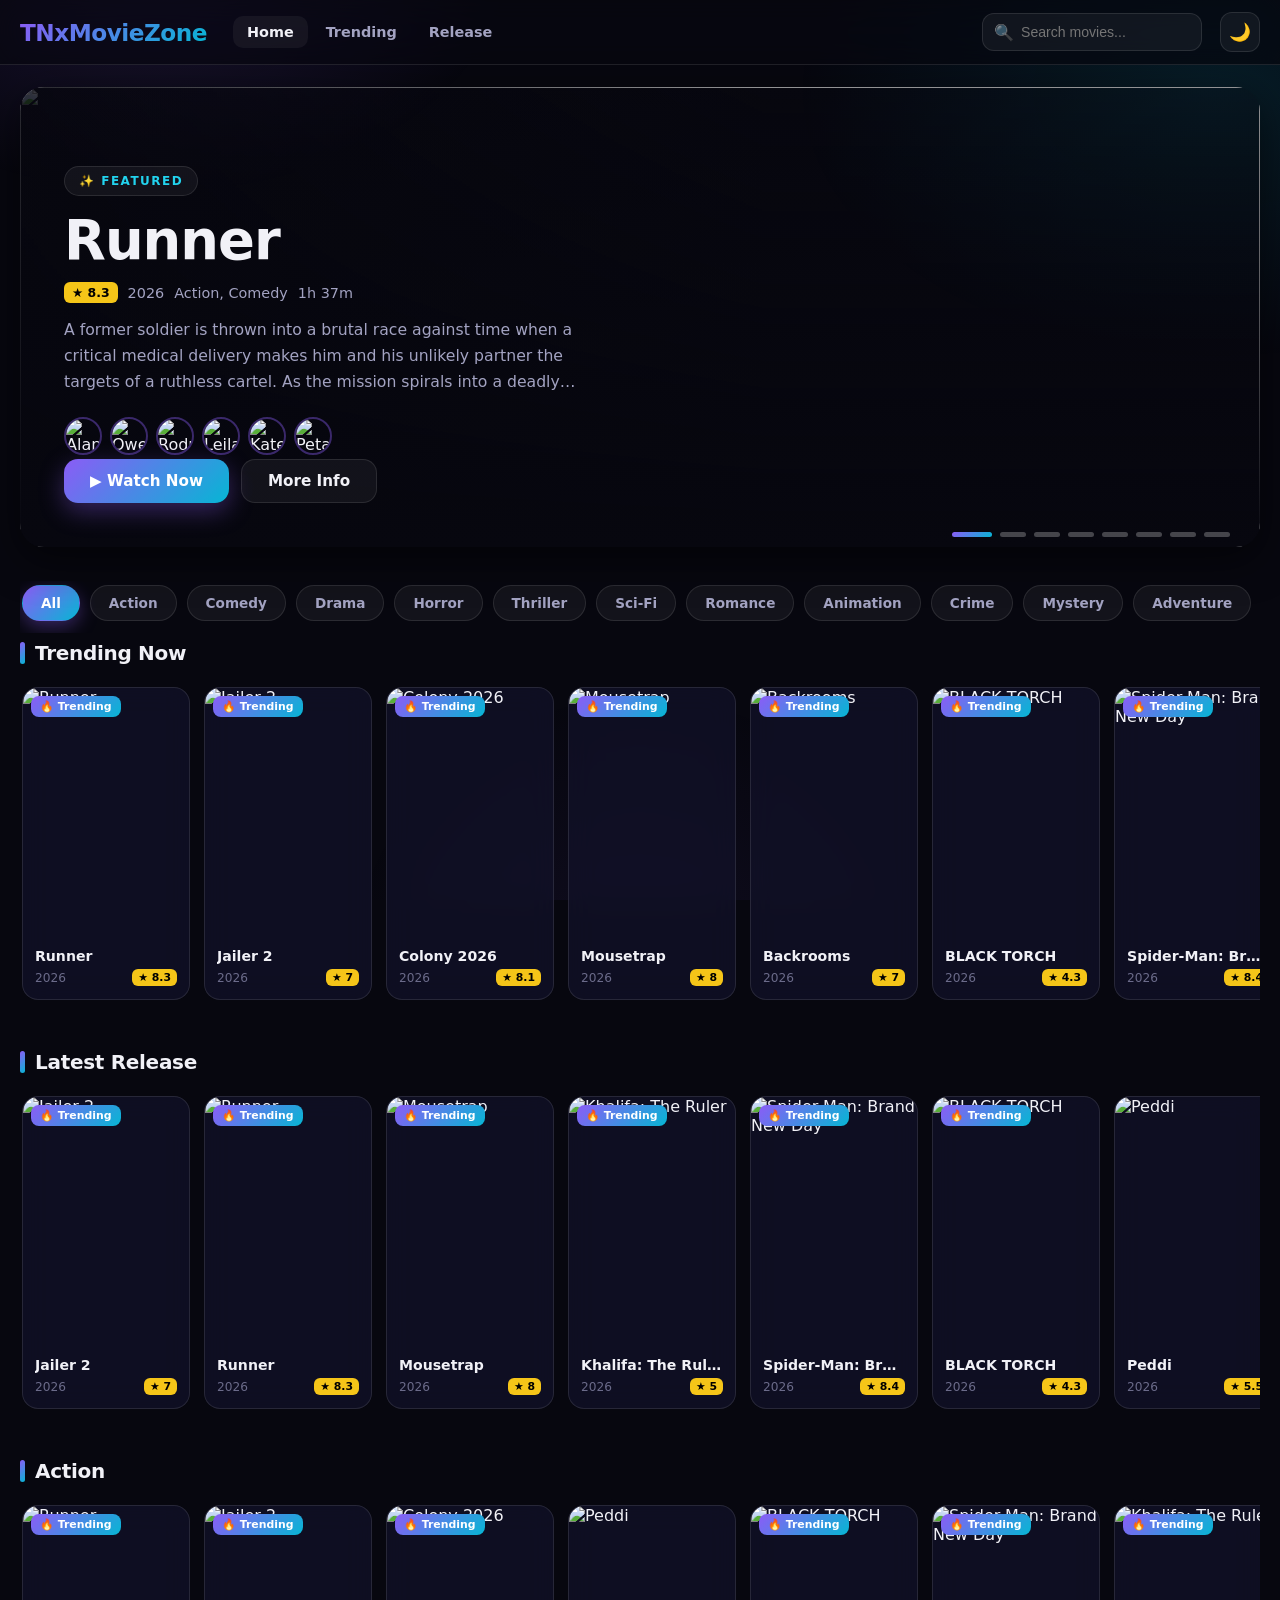
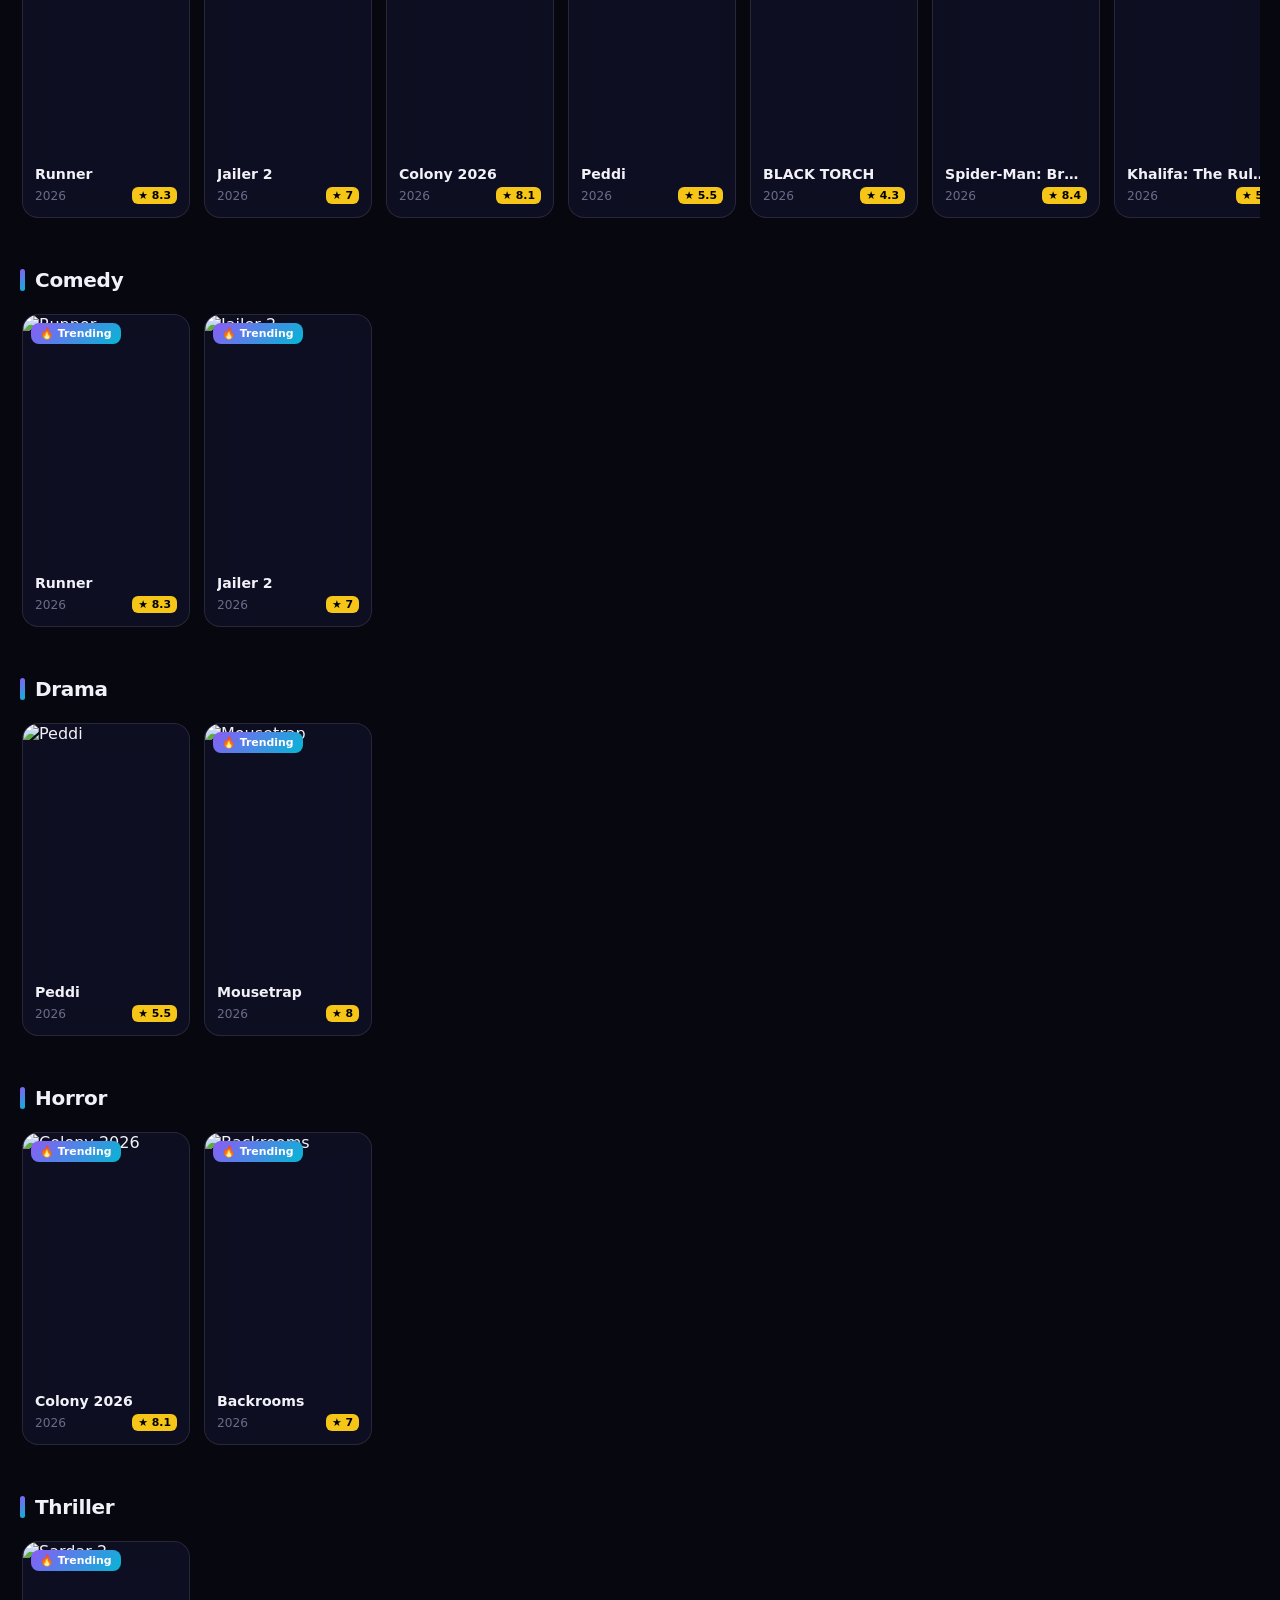
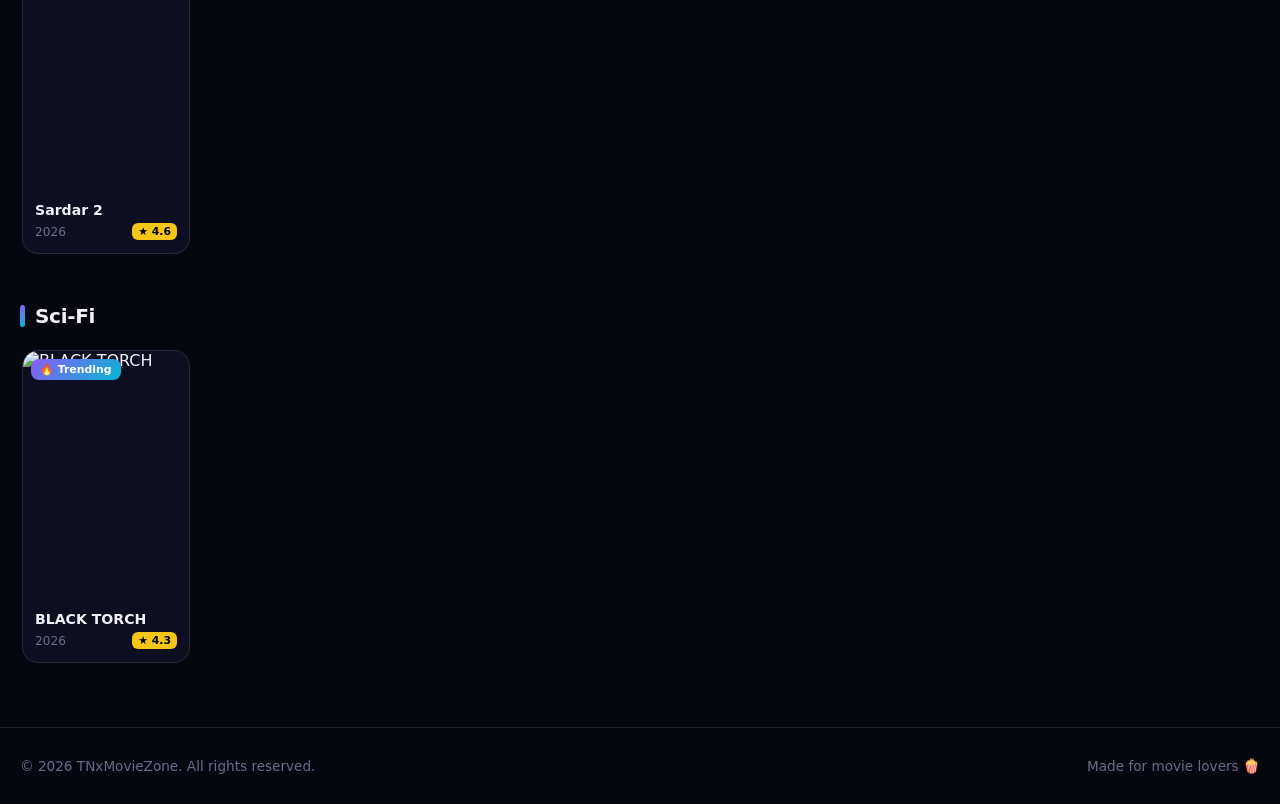
==== commit f1e5f1c6: "Bump CSS to v3" ====
--- a/index.html
+++ b/index.html
@@ -5,7 +5,7 @@
 <meta name="viewport" content="width=device-width, initial-scale=1.0">
 <title>TNxMovieZone — Watch Movies & Shows</title>
 <meta name="description" content="TNxMovieZone — stream movies and shows in HD.">
-<link rel="stylesheet" href="css/style.css?v=2">
+<link rel="stylesheet" href="css/style.css?v=3">
 <link rel="icon" href="logo/logo.png" type="image/png">
 </head>
 <body>
--- a/css/style.css
+++ b/css/style.css
@@ -174,6 +174,14 @@
   background: linear-gradient(180deg, rgba(7,7,15,.25) 0%, rgba(7,7,15,.55) 45%, var(--bg-0) 100%),
               linear-gradient(90deg, rgba(7,7,15,.75) 0%, transparent 60%);
 }
+/* Light mode billboard: strong light overlay for readability */
+[data-theme="light"] .hero-shade {
+  background: linear-gradient(180deg, rgba(244,244,250,.45) 0%, rgba(244,244,250,.78) 50%, var(--bg-0) 100%),
+              linear-gradient(90deg, rgba(244,244,250,.95) 0%, rgba(244,244,250,.65) 50%, transparent 80%);
+}
+[data-theme="light"] .hero-title { color:#0d0d1f; text-shadow:0 1px 16px rgba(255,255,255,.9); }
+[data-theme="light"] .hero-desc { color:#33334f; text-shadow:0 1px 10px rgba(255,255,255,.9); }
+[data-theme="light"] .hero-meta { color:#44445f; text-shadow:0 1px 8px rgba(255,255,255,.9); }
 .hero-content { padding: 44px; max-width: 640px; animation: riseIn .7s ease both; }
 .hero-badge {
   display: inline-flex; align-items: center; gap: 8px;
@@ -190,7 +198,7 @@
 .imdb { background: #f5c518; color: #000; font-weight: 800; font-size: .78rem; padding: 3px 8px; border-radius: 6px; }
 .hero-desc { color: var(--text-dim); font-size: .98rem; line-height: 1.65; margin-bottom: 22px; display: -webkit-box; -webkit-line-clamp: 3; -webkit-box-orient: vertical; overflow: hidden; }
 .hero-actions { display: flex; gap: 12px; flex-wrap: wrap; }
-.hero-dots { position: absolute; bottom: 22px; right: 30px; display: flex; gap: 8px; }
+.hero-dots { position: absolute; bottom: 10px; right: 30px; display: flex; gap: 8px; }
 .hero-dots button { width: 26px; height: 5px; border-radius: 3px; border: none; background: rgba(255,255,255,.25); transition: var(--transition); }
 .hero-dots button.on { background: var(--grad); width: 40px; }
 
@@ -682,3 +690,21 @@
 
 /* --- section headers --- */
 .dash-head h2, .sec-title { animation:fadeSlideL .5s ease both; }
+
+/* --- scroll-triggered card pop (touch friendly) --- */
+@media (hover: none) {
+  .reveal.in .card { animation:riseIn .5s cubic-bezier(.22,1,.36,1) both; }
+  .reveal.in .card:nth-child(2) { animation-delay:.04s; }
+  .reveal.in .card:nth-child(3) { animation-delay:.08s; }
+  .reveal.in .card:nth-child(n+4) { animation-delay:.12s; }
+}
+
+/* --- modal back button (top-right) --- */
+.modal-back {
+  position:absolute; top:14px; right:14px; z-index:5;
+  background:rgba(139,92,246,.12); border:1px solid rgba(139,92,246,.3);
+  color:var(--text); font-size:13px; font-weight:600;
+  padding:8px 14px; border-radius:10px; cursor:pointer;
+  transition:all .25s ease;
+}
+.modal-back:hover { background:rgba(139,92,246,.25); transform:translateX(-3px); }
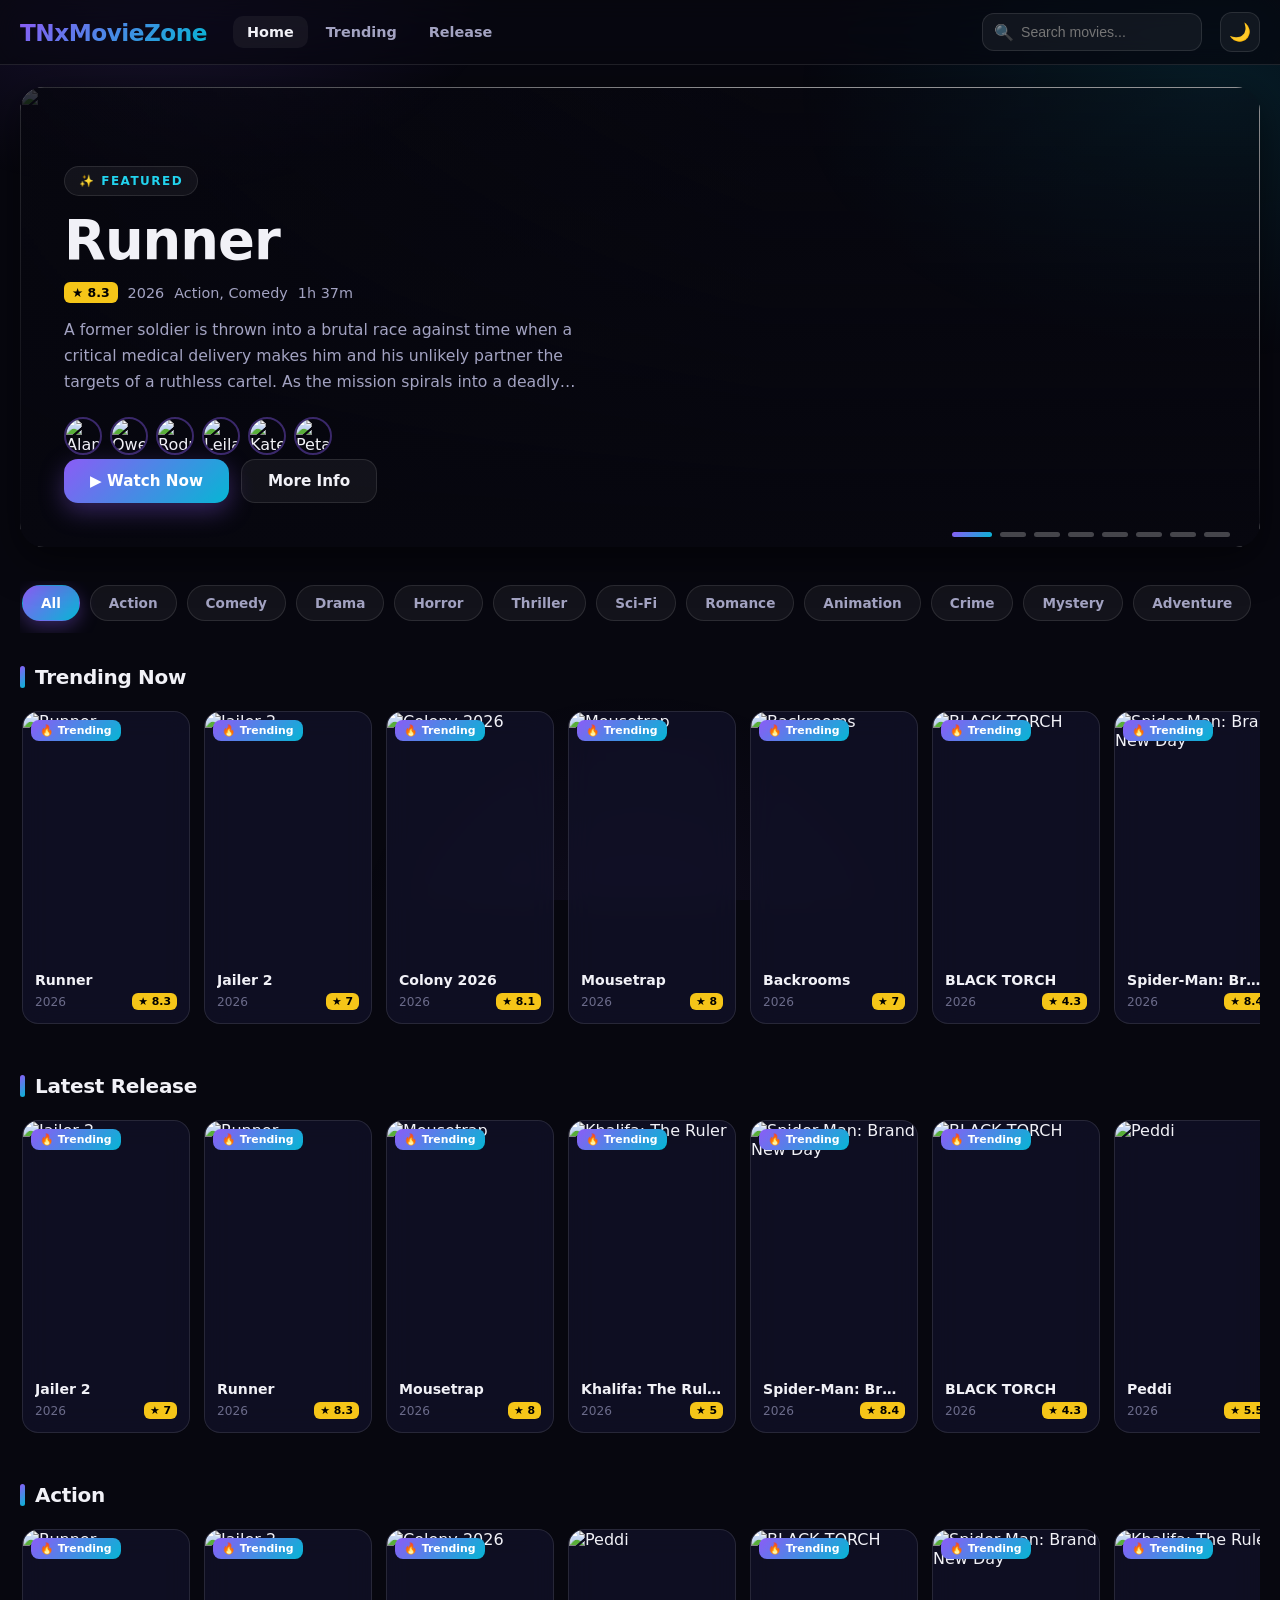
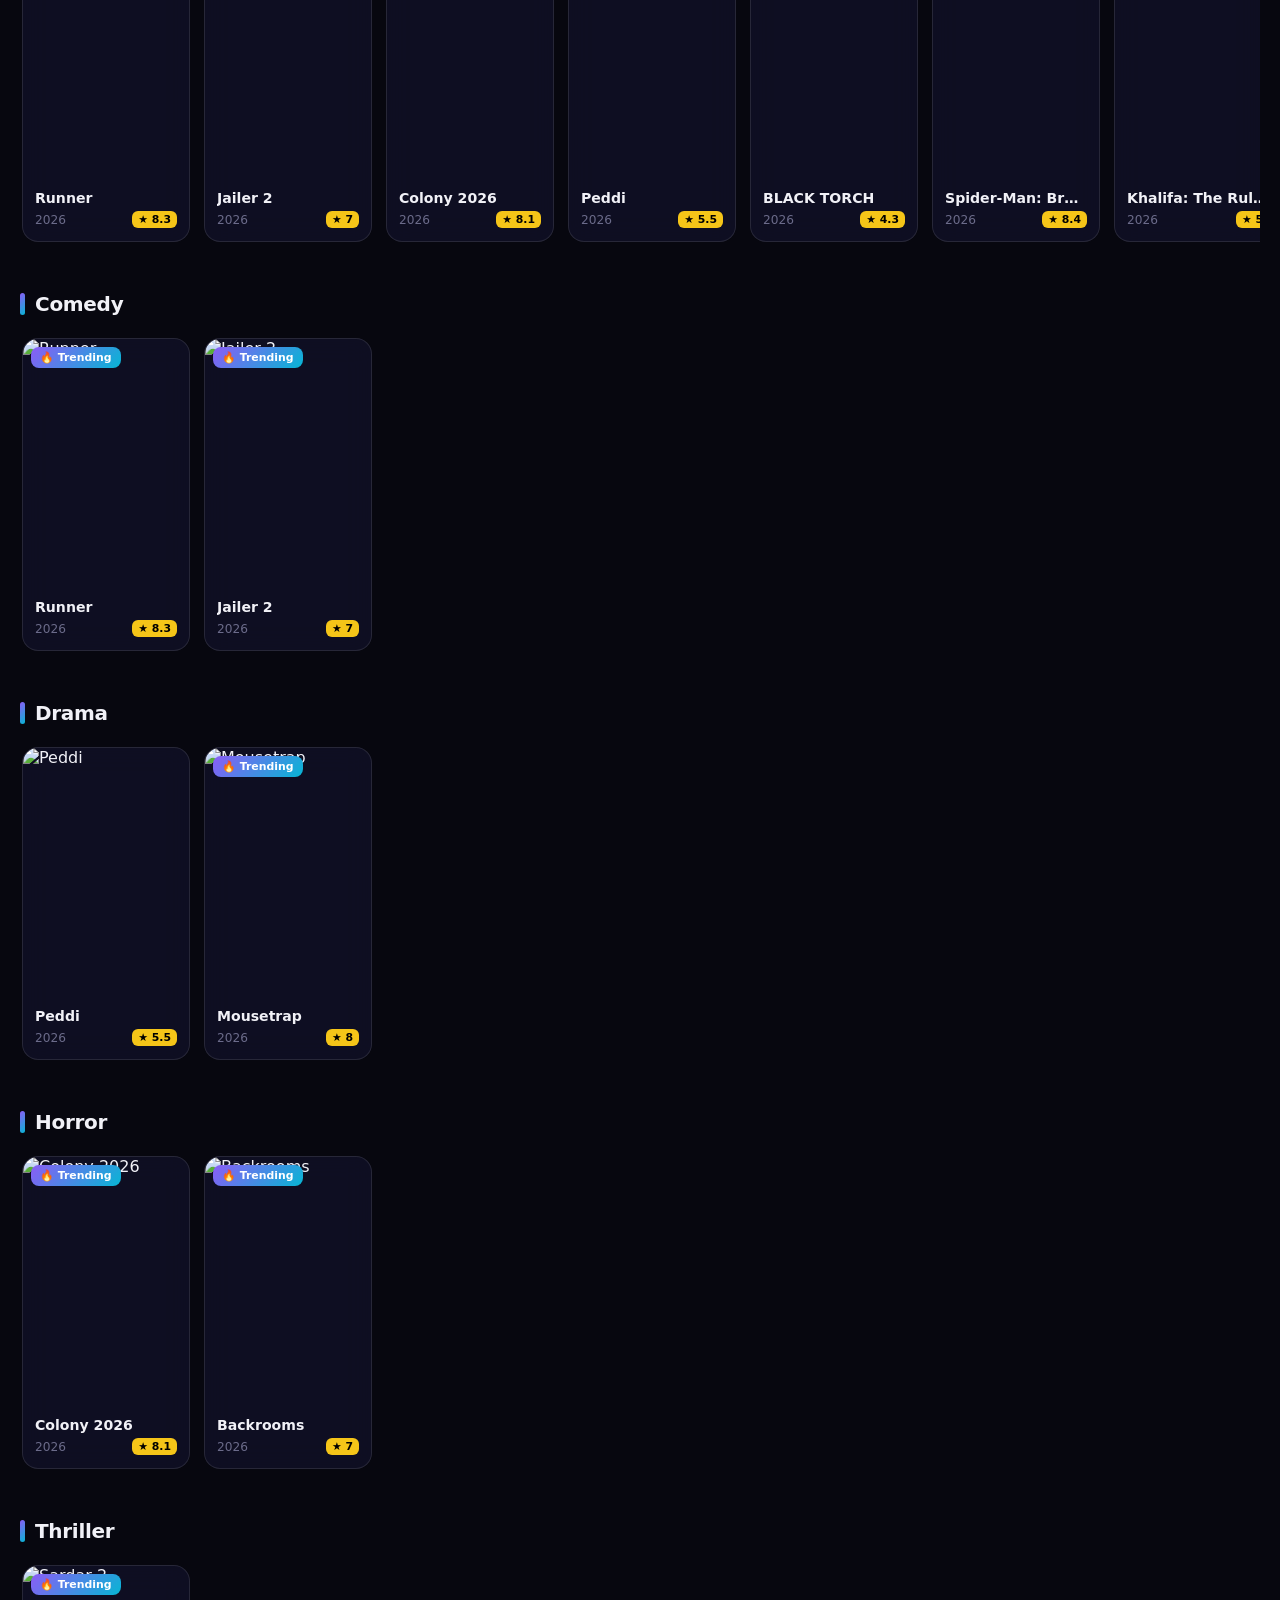
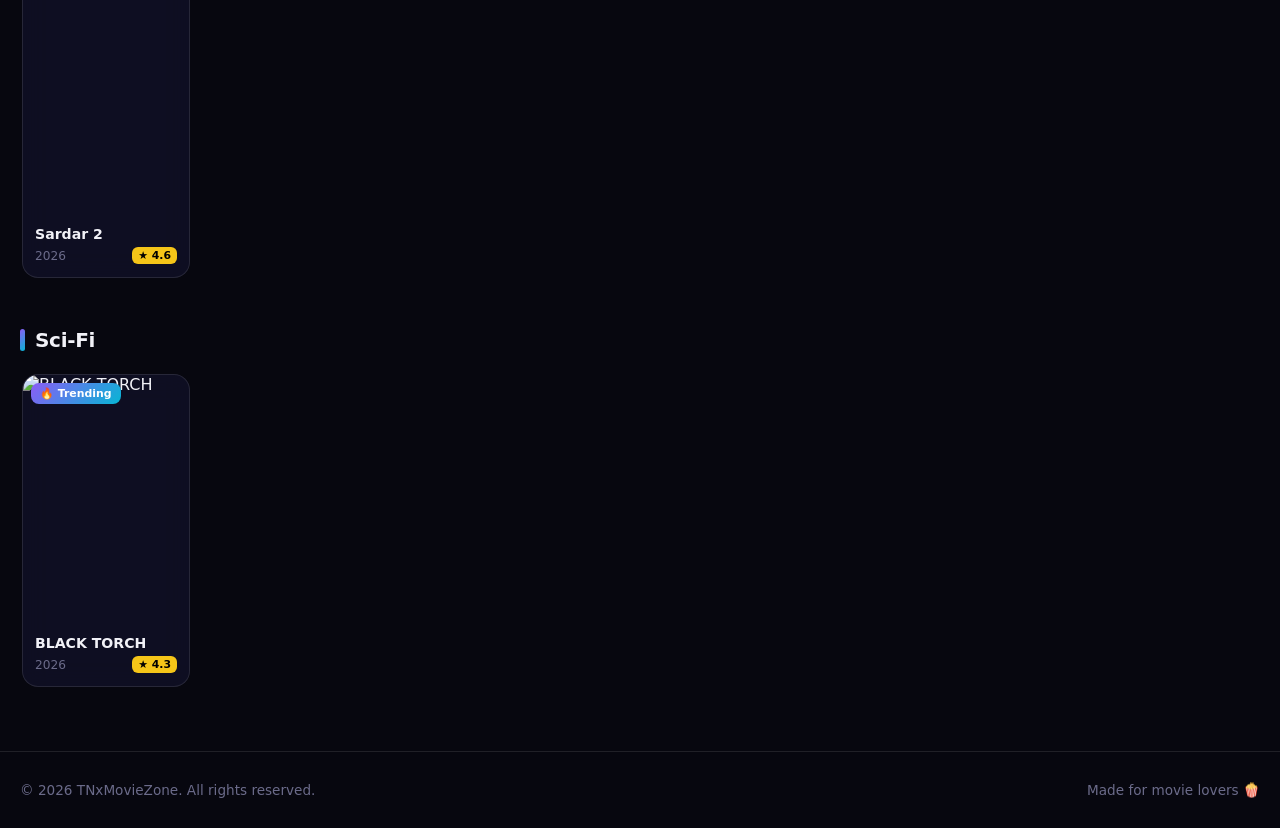
==== commit ebf9cacf: "Language filter chips" ====
--- a/index.html
+++ b/index.html
@@ -59,6 +59,8 @@
 
   <!-- Category filter chips -->
   <div class="chips" id="catChips"></div>
+  <!-- Language filter chips -->
+  <div class="chips" id="langChips" style="margin-top:8px;"></div>
 
   <!-- Full-screen search results -->
   <section class="row-sec" id="searchSec" style="display:none;">
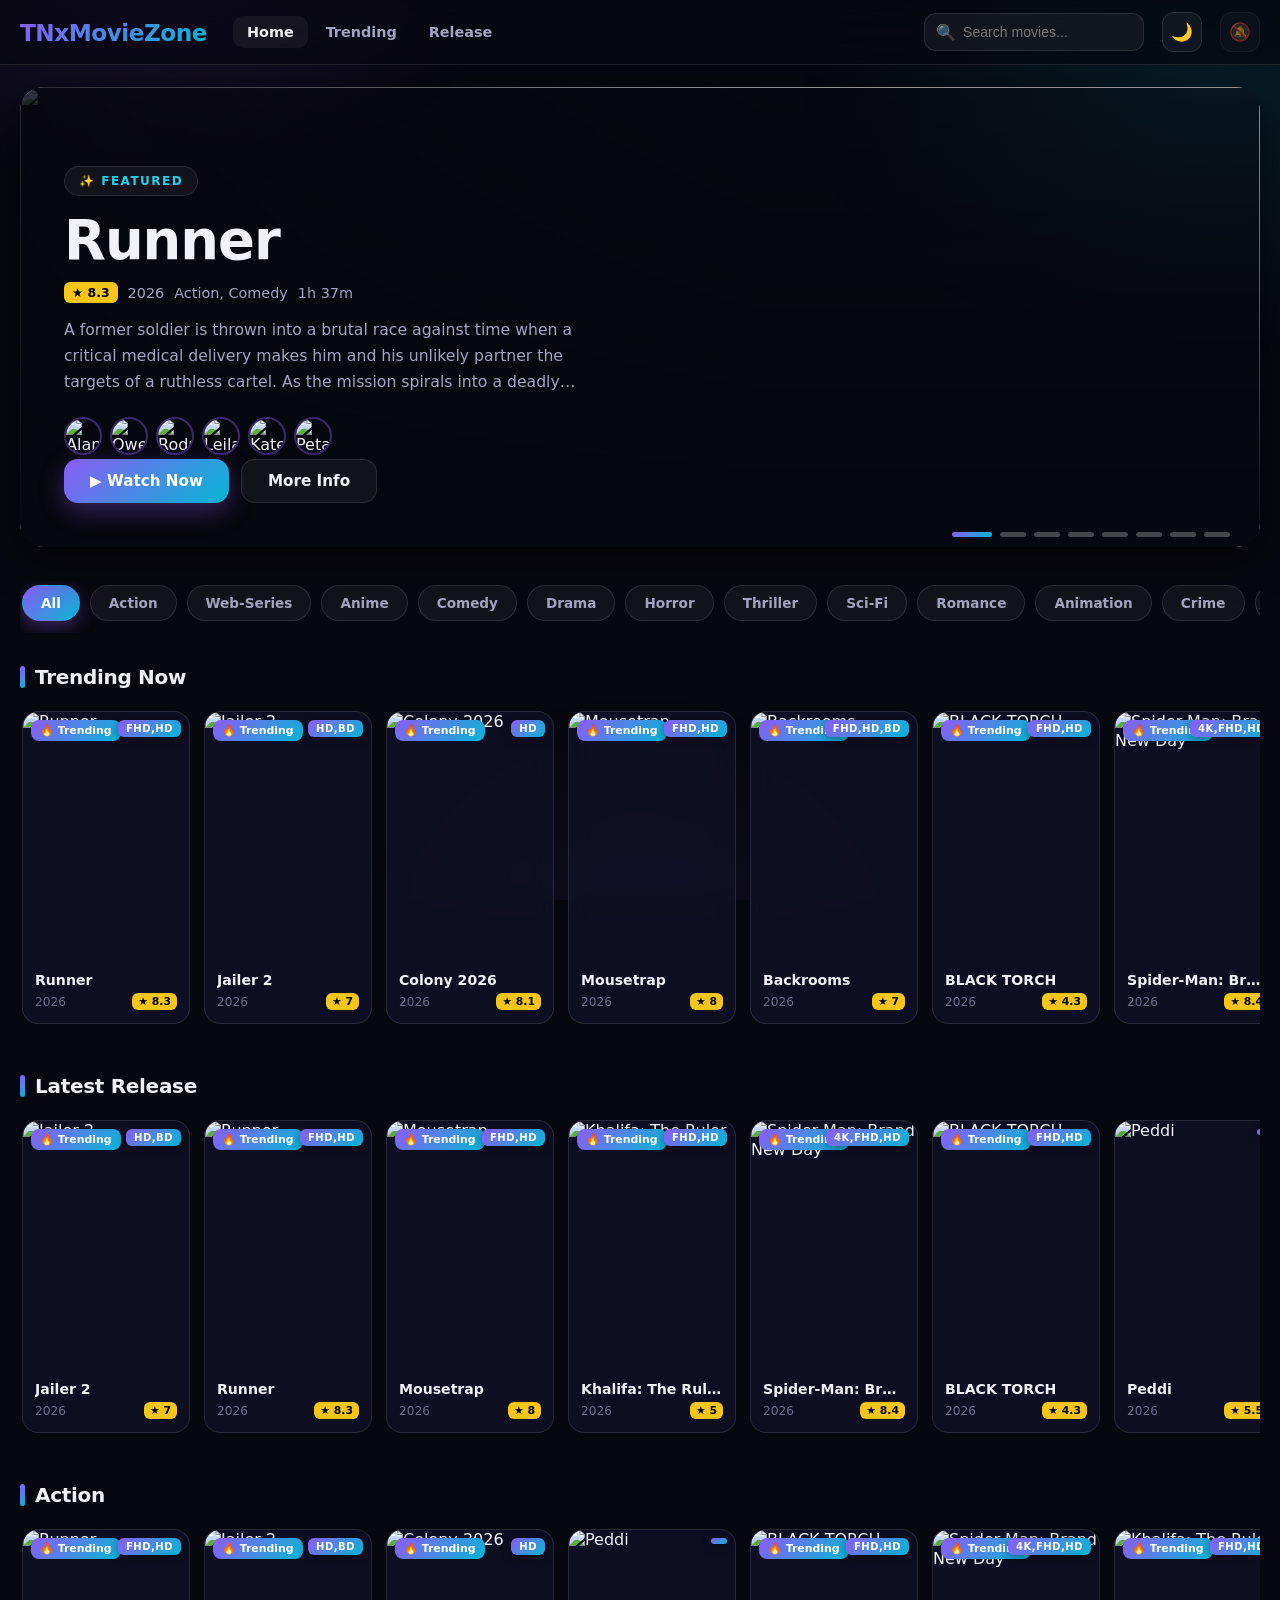
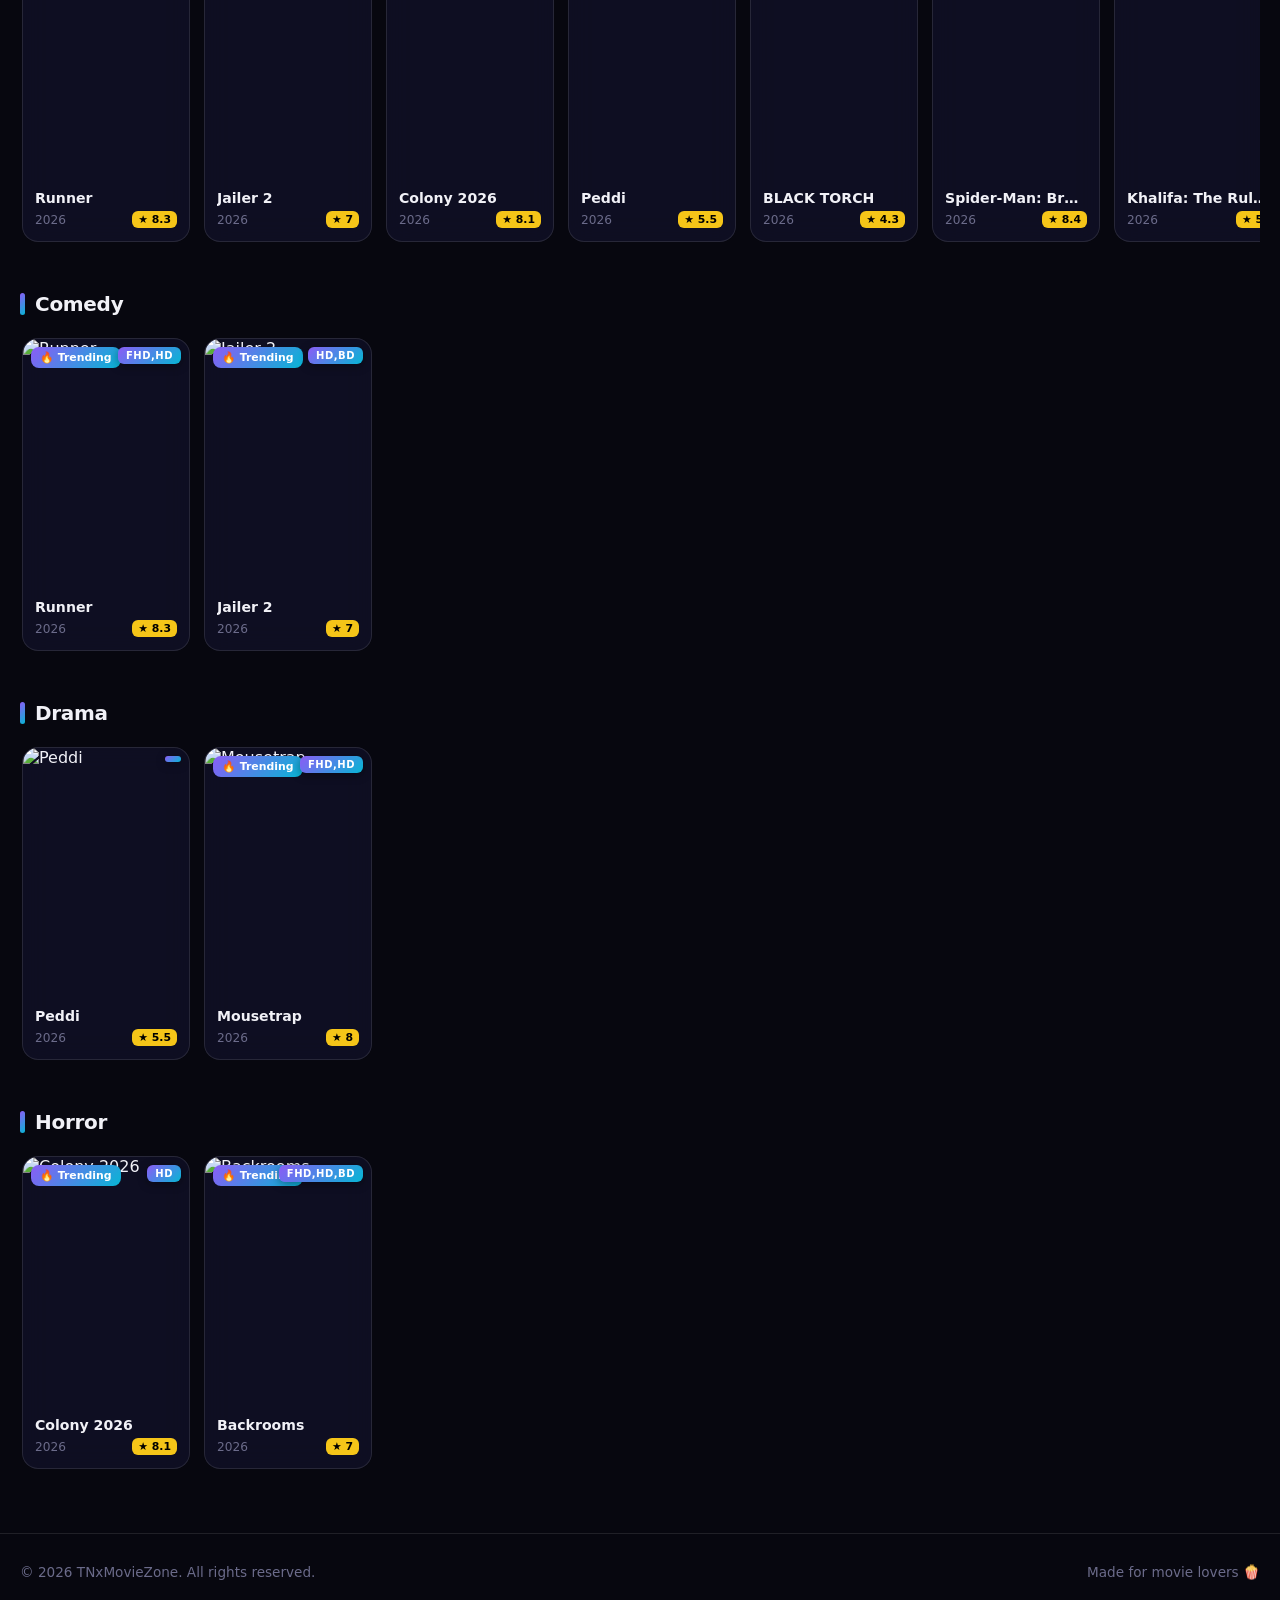
==== commit ca083b7b: "4 features: Continue Watching, Trailer, Quality badge, Push notif" ====
--- a/index.html
+++ b/index.html
@@ -24,6 +24,7 @@
       <div class="search-results" id="searchResults"></div>
     </div>
     <button class="icon-btn" id="themeToggle" title="Toggle theme">🌙</button>
+    <button class="icon-btn" id="notifToggle" title="New movie alerts">🔔</button>
   </div>
 </header>
 
@@ -71,6 +72,15 @@
     <div class="search-grid" id="searchGrid"></div>
   </section>
 
+  <!-- Continue Watching -->
+  <section class="row-sec" id="continueSec" style="display:none;">
+    <div class="row-head">
+      <h2 class="row-title">▶ Continue Watching</h2>
+      <button type="button" class="btn btn-ghost btn-sm" id="clearContinue">Clear</button>
+    </div>
+    <div class="poster-row" id="continueRow"></div>
+  </section>
+
   <!-- Trending row -->
   <section class="row-sec" id="trending">
     <div class="row-head">
--- a/css/style.css
+++ b/css/style.css
@@ -708,3 +708,24 @@
   transition:all .25s ease;
 }
 .modal-back:hover { background:rgba(139,92,246,.25); transform:translateX(-3px); }
+
+/* --- category selector --- */
+.cat-select { display:flex; flex-wrap:wrap; gap:8px; margin-top:6px; }
+.cat-select .chip { cursor:pointer; user-select:none; }
+.cat-select .chip.on { background:var(--grad); color:#fff; border-color:transparent; }
+
+/* --- quality badge --- */
+.q-badge {
+  position:absolute; top:8px; right:8px; z-index:3;
+  background:linear-gradient(135deg,#8b5cf6,#06b6d4);
+  color:#fff; font-size:10px; font-weight:800; letter-spacing:.5px;
+  padding:3px 8px; border-radius:6px;
+  box-shadow:0 2px 10px rgba(0,0,0,.4);
+}
+.card-poster { position:relative; }
+.d-quality {
+  display:inline-block; margin-left:8px;
+  background:linear-gradient(135deg,#8b5cf6,#06b6d4);
+  color:#fff; font-size:11px; font-weight:800;
+  padding:3px 10px; border-radius:6px; vertical-align:middle;
+}
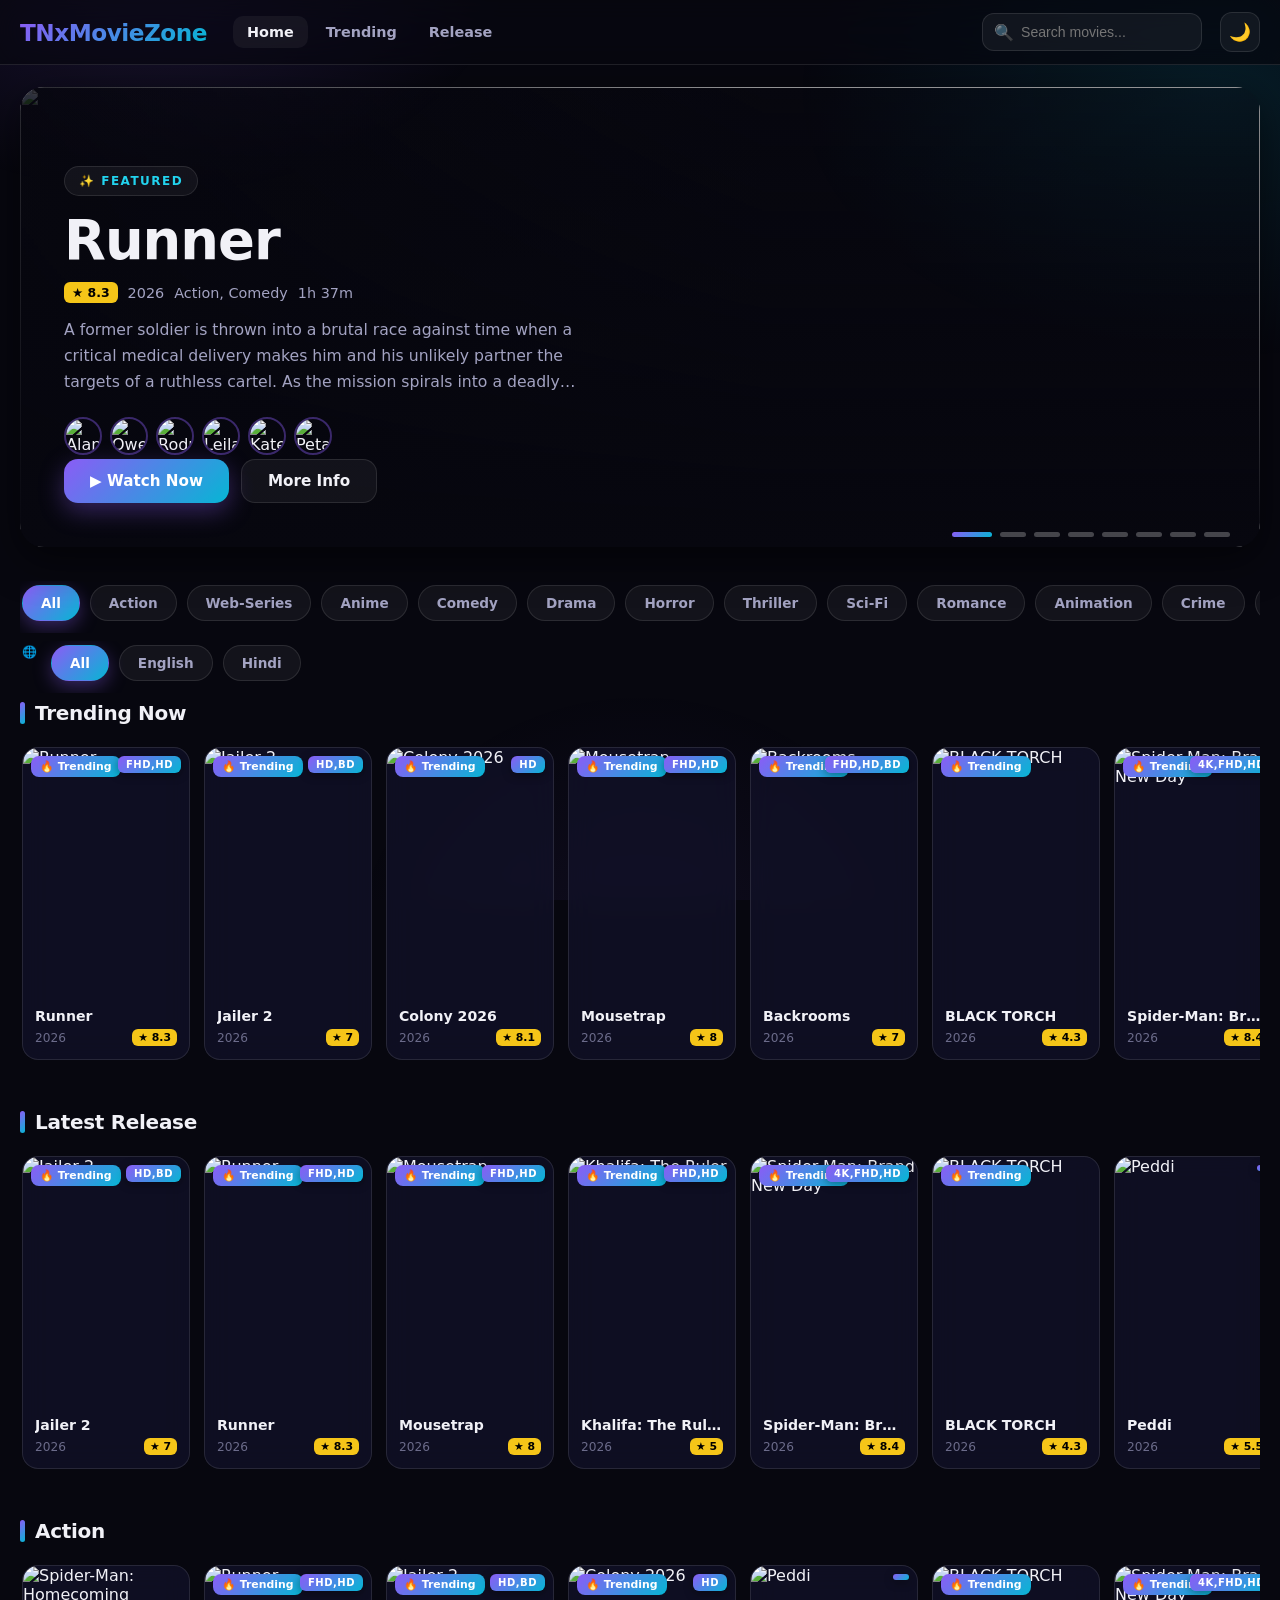
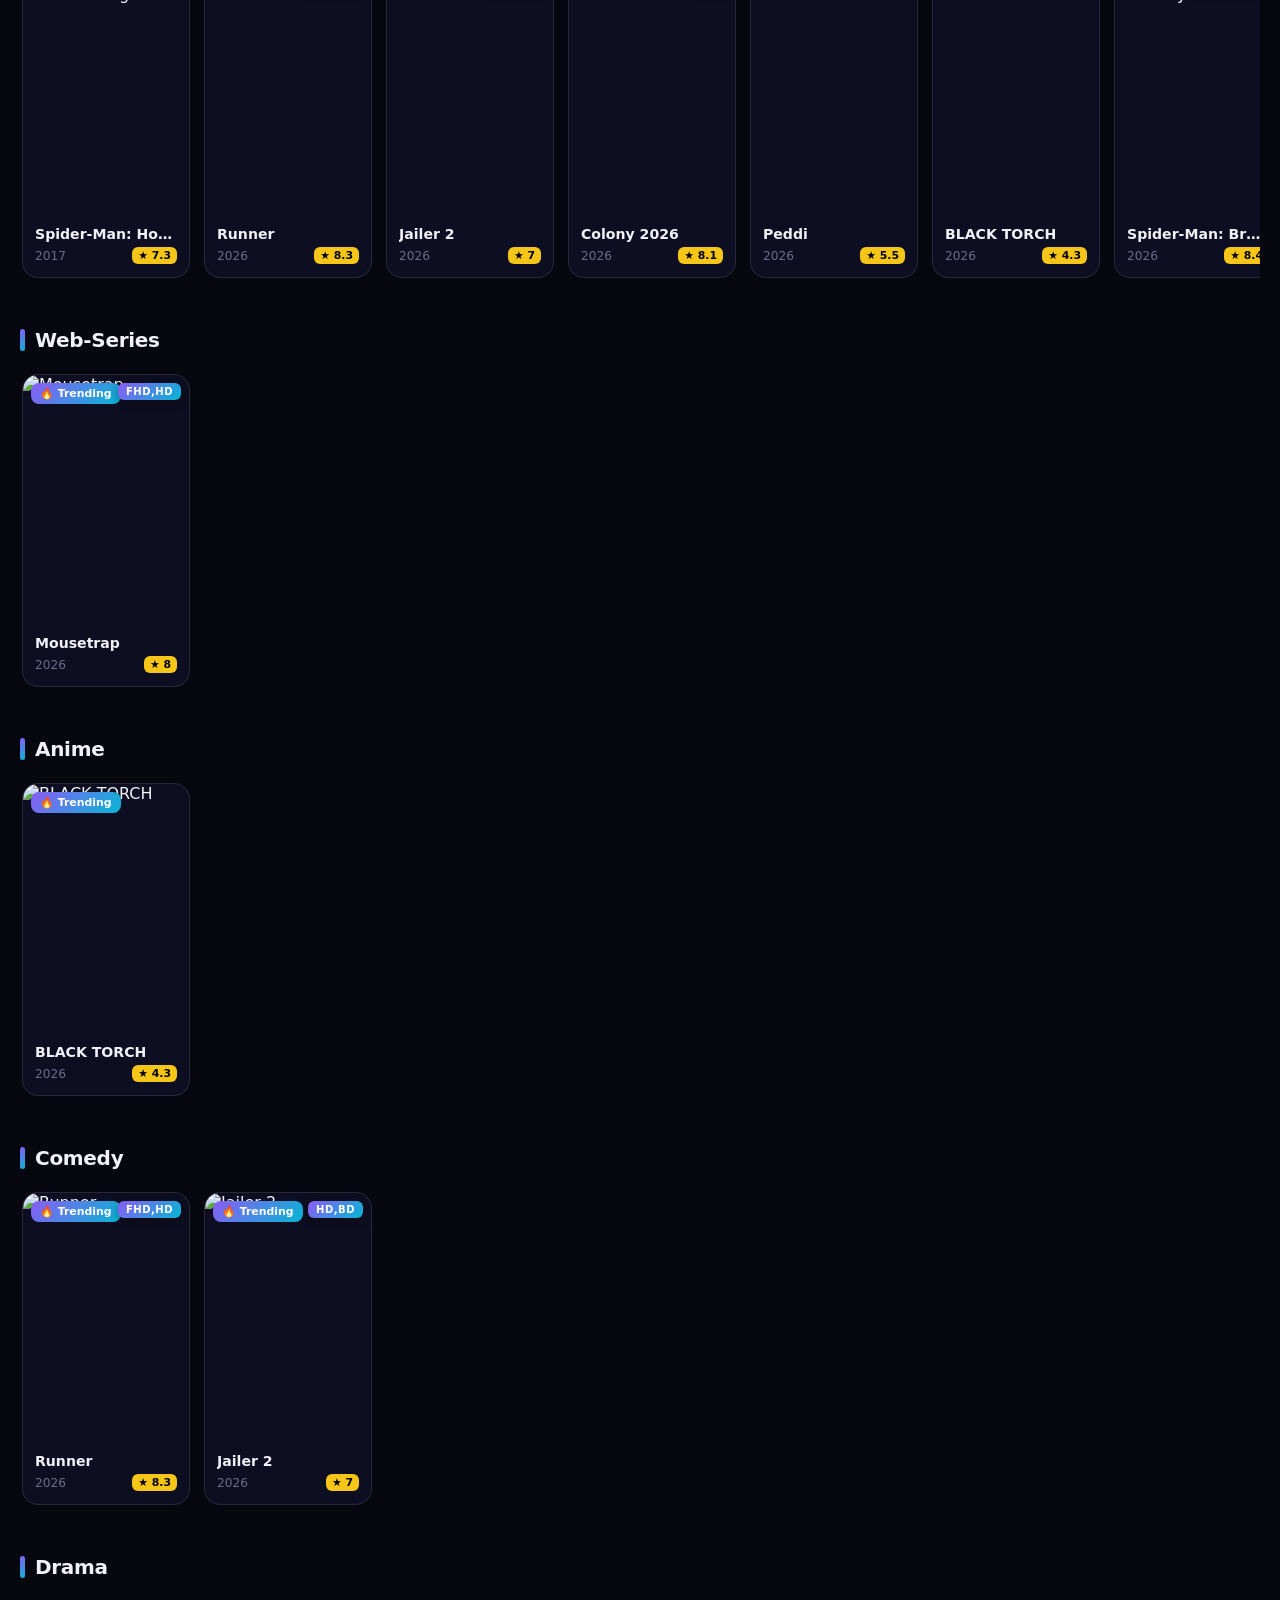
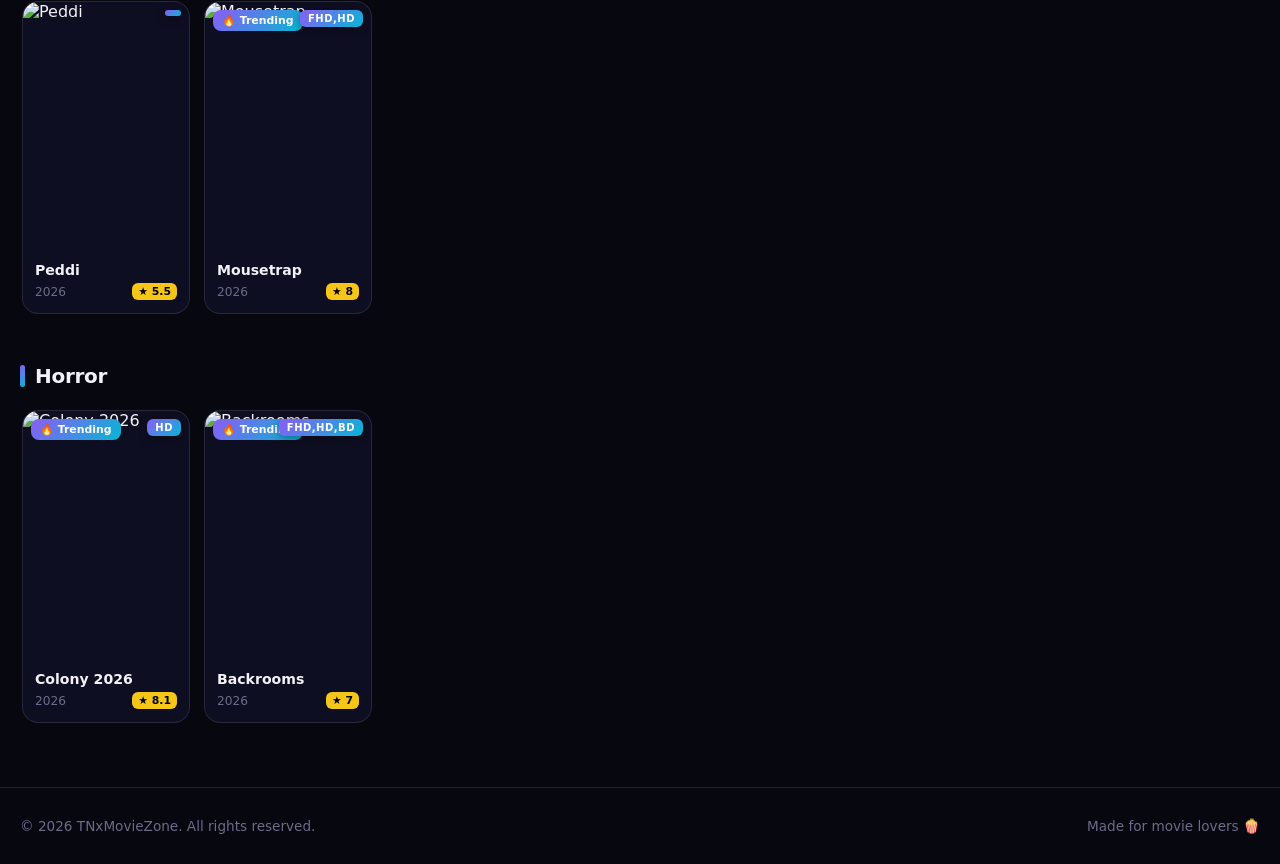
==== commit 1bf4f28e: "Bump CSS to v5" ====
--- a/index.html
+++ b/index.html
@@ -5,7 +5,7 @@
 <meta name="viewport" content="width=device-width, initial-scale=1.0">
 <title>TNxMovieZone — Watch Movies & Shows</title>
 <meta name="description" content="TNxMovieZone — stream movies and shows in HD.">
-<link rel="stylesheet" href="css/style.css?v=3">
+<link rel="stylesheet" href="css/style.css?v=5">
 <link rel="icon" href="logo/logo.png" type="image/png">
 </head>
 <body>
--- a/css/style.css
+++ b/css/style.css
@@ -73,7 +73,7 @@
 button { font-family: inherit; cursor: pointer; }
 img { display: block; max-width: 100%; }
 
-.wrap { max-width: 1320px; margin: 0 auto; padding: 0 20px; position: relative; z-index: 1; }
+.wrap { max-width: 100%; margin: 0 auto; padding: 0 20px; position: relative; z-index: 1; }
 
 /* ---------- Header ---------- */
 .header {
@@ -174,14 +174,16 @@
   background: linear-gradient(180deg, rgba(7,7,15,.25) 0%, rgba(7,7,15,.55) 45%, var(--bg-0) 100%),
               linear-gradient(90deg, rgba(7,7,15,.75) 0%, transparent 60%);
 }
-/* Light mode billboard: strong light overlay for readability */
+/* Light mode billboard: soft light — backdrop visible */
 [data-theme="light"] .hero-shade {
-  background: linear-gradient(180deg, rgba(244,244,250,.45) 0%, rgba(244,244,250,.78) 50%, var(--bg-0) 100%),
-              linear-gradient(90deg, rgba(244,244,250,.95) 0%, rgba(244,244,250,.65) 50%, transparent 80%);
-}
-[data-theme="light"] .hero-title { color:#0d0d1f; text-shadow:0 1px 16px rgba(255,255,255,.9); }
-[data-theme="light"] .hero-desc { color:#33334f; text-shadow:0 1px 10px rgba(255,255,255,.9); }
-[data-theme="light"] .hero-meta { color:#44445f; text-shadow:0 1px 8px rgba(255,255,255,.9); }
+  background: linear-gradient(180deg, rgba(244,244,250,.05) 0%, rgba(244,244,250,.2) 60%, var(--bg-0) 100%),
+              linear-gradient(90deg, rgba(244,244,250,.6) 0%, rgba(244,244,250,.12) 55%, transparent 85%);
+}
+[data-theme="light"] .hero-bg img { filter:none; }
+[data-theme="light"] .hero-title { color:#0d0d1f; text-shadow:none; }
+[data-theme="light"] .hero-desc { color:#33334f; text-shadow:none; }
+[data-theme="light"] .hero-meta { color:#44445f; text-shadow:none; }
+[data-theme="light"] .hero-badge { background:rgba(255,255,255,.7); }
 .hero-content { padding: 44px; max-width: 640px; animation: riseIn .7s ease both; }
 .hero-badge {
   display: inline-flex; align-items: center; gap: 8px;
@@ -404,6 +406,7 @@
 
 /* Responsive */
 @media (max-width: 860px) {
+  .wrap { padding: 0 14px; }
   .nav { display: none; }
   .header-search input { width: 150px; }
   .header-search input:focus { width: 180px; }
@@ -451,8 +454,11 @@
 .detail-hero { position:relative; }
 .back-overlay {
   position:absolute; top:16px; left:16px; z-index:5;
-  background:rgba(0,0,0,.55) !important;
+  background:rgba(255,255,255,.92) !important;
+  color:#1a1a2e !important;
+  font-weight:700;
   backdrop-filter:blur(8px); -webkit-backdrop-filter:blur(8px);
+  box-shadow:0 4px 16px rgba(0,0,0,.3);
 }
 .btn-watch-side { text-align:center; }
 
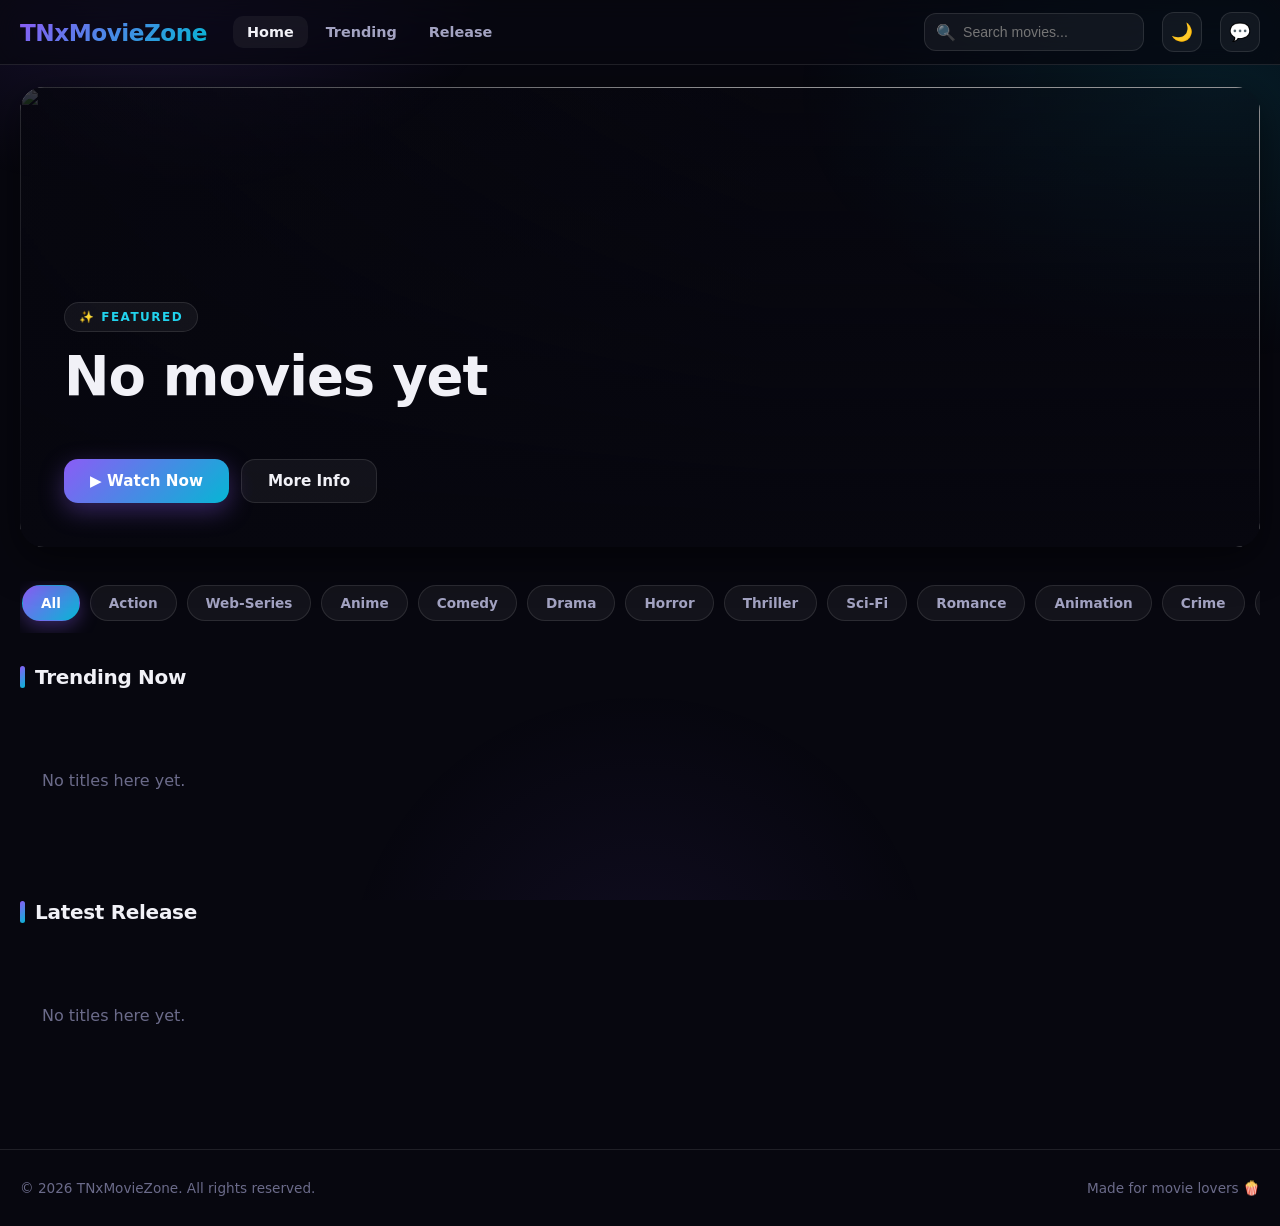
==== commit 22f1b1a5: "8 new features" ====
--- a/index.html
+++ b/index.html
@@ -25,10 +25,24 @@
     </div>
     <button class="icon-btn" id="themeToggle" title="Toggle theme">🌙</button>
     <button class="icon-btn" id="notifToggle" title="New movie alerts">🔔</button>
+    <button class="icon-btn" id="requestBtn" title="Request a movie">💬</button>
+    <a class="icon-btn" id="tgJoinBtn" href="#" target="_blank" rel="noopener" title="Join Telegram" style="display:none;text-decoration:none;">✈️</a>
   </div>
 </header>
 
 <div class="notice-modal-bg" id="noticeModal" style="display:none;">
+
+<!-- Movie Request Modal -->
+<div class="notice-modal-bg" id="requestModal" style="display:none;">
+  <div class="notice-modal">
+    <button class="notice-close" id="requestClose" aria-label="Close">✕</button>
+    <div class="notice-modal-icon">💬</div>
+    <h3>Request a Movie</h3>
+    <input type="text" id="reqTitle" placeholder="Movie/Series name..." style="width:100%;margin:8px 0;padding:10px;border-radius:8px;border:1px solid var(--glass-border);background:var(--bg-soft);color:var(--text);">
+    <input type="text" id="reqYear" placeholder="Year (optional)..." style="width:100%;margin:8px 0;padding:10px;border-radius:8px;border:1px solid var(--glass-border);background:var(--bg-soft);color:var(--text);">
+    <button type="button" class="btn btn-grad" id="reqSend" style="width:100%;margin-top:8px;">Send Request</button>
+  </div>
+</div>
   <div class="notice-modal">
     <button class="notice-close" id="noticeClose" aria-label="Close">✕</button>
     <div class="notice-modal-icon">📢</div>
@@ -81,6 +95,14 @@
     <div class="poster-row" id="continueRow"></div>
   </section>
 
+  <!-- Watchlist -->
+  <section class="row-sec" id="watchlistSec" style="display:none;">
+    <div class="row-head">
+      <h2 class="row-title">❤️ My Watchlist</h2>
+    </div>
+    <div class="poster-row" id="watchlistRow"></div>
+  </section>
+
   <!-- Trending row -->
   <section class="row-sec" id="trending">
     <div class="row-head">
@@ -109,5 +131,18 @@
 </footer>
 
 <script src="js/app.js?v=2"></script>
+<script>
+/* source protection */
+(function(){
+  document.addEventListener('contextmenu', function(e){ e.preventDefault(); });
+  document.addEventListener('keydown', function(e){
+    if (e.key === 'F12' ||
+        (e.ctrlKey && e.shiftKey && (e.key === 'I' || e.key === 'J' || e.key === 'C')) ||
+        (e.ctrlKey && e.key === 'U')) {
+      e.preventDefault();
+    }
+  });
+})();
+</script>
 </body>
 </html>
